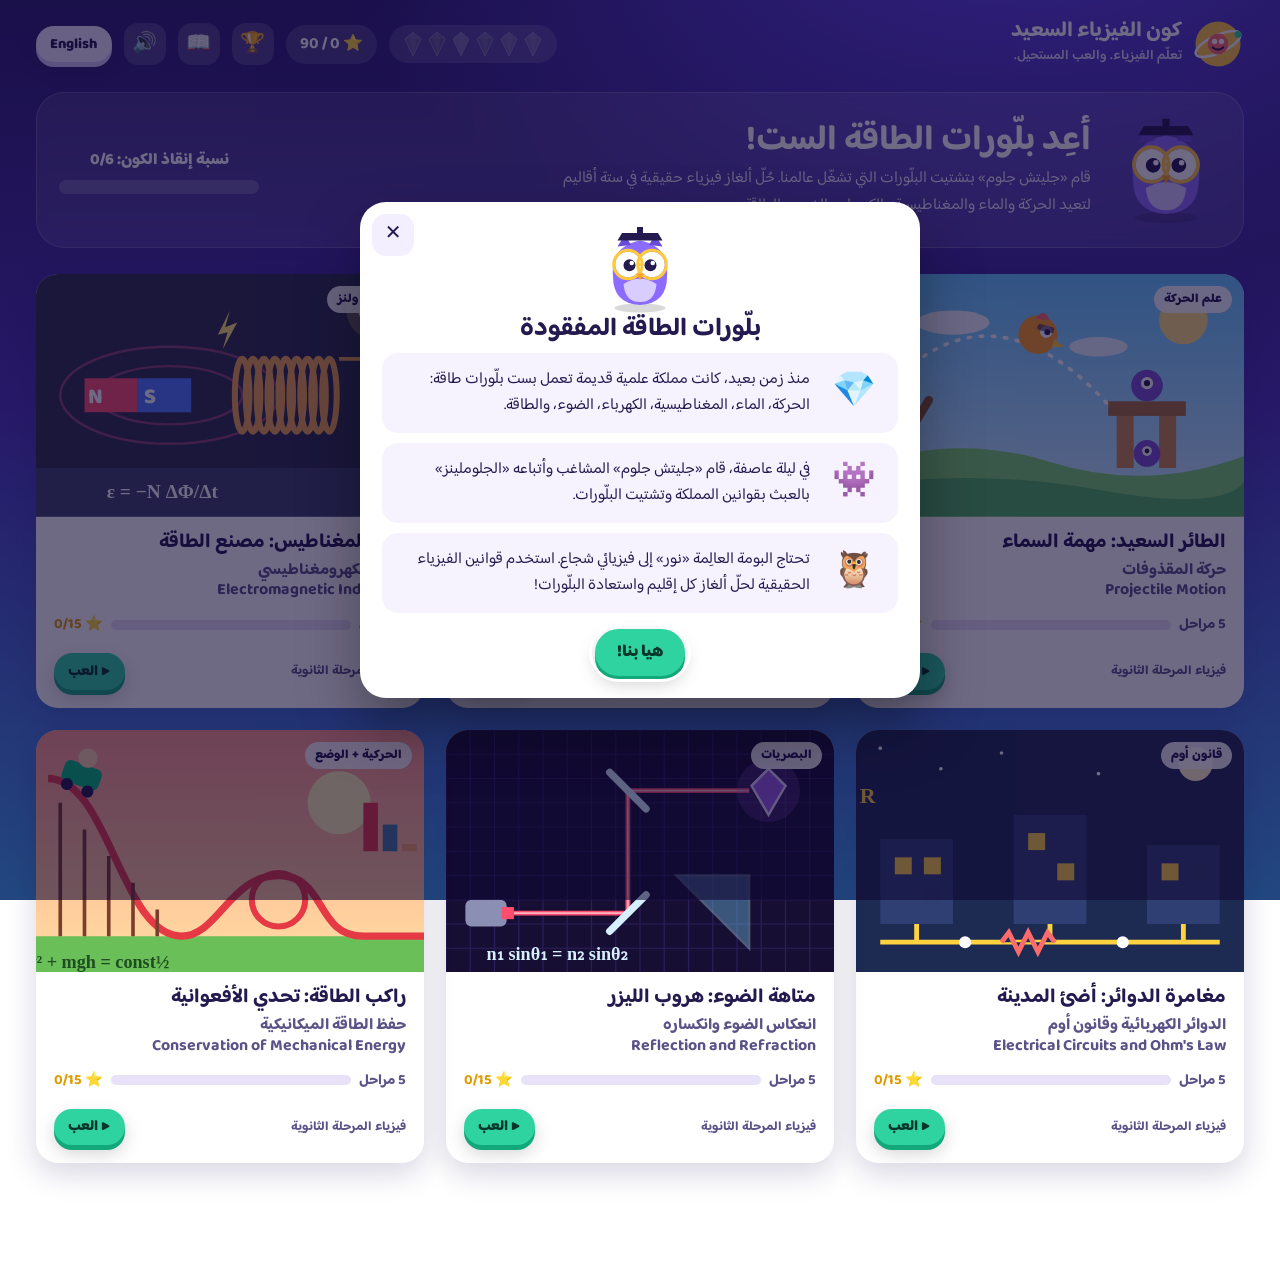
==== index.html @ 1741211f "Happy Physics Universe: six educational physics games" ====
<!doctype html>
<html lang="ar" dir="rtl">
<head>
  <meta charset="utf-8">
  <meta name="viewport" content="width=device-width,initial-scale=1,viewport-fit=cover">
  <title>Happy Physics Universe | كون الفيزياء السعيد</title>
  <meta name="description" content="Happy Physics Universe — six educational physics games: projectile motion, fluids, electromagnetic induction, circuits, optics and energy.">
  <meta name="theme-color" content="#2b1d6e">
  <link rel="icon" href="assets/favicon.svg" type="image/svg+xml">
  <link rel="preconnect" href="https://fonts.googleapis.com">
  <link rel="preconnect" href="https://fonts.gstatic.com" crossorigin>
  <link href="https://fonts.googleapis.com/css2?family=Baloo+Bhaijaan+2:wght@400;600;700;800&display=swap" rel="stylesheet">
  <link rel="stylesheet" href="css/style.css">
</head>
<body>
  <div id="app">
    <section id="screen-home" class="screen" aria-label="Home"></section>
    <section id="screen-levels" class="screen" aria-label="Levels"></section>
    <section id="screen-game" class="screen" aria-label="Game">
      <header class="game-top">
        <button class="icon-btn" id="g-back" aria-label="Back">⟵</button>
        <div class="game-top-title">
          <strong id="g-title"></strong>
          <span id="g-sub"></span>
        </div>
        <div class="game-top-actions">
          <button class="icon-btn" id="g-help" aria-label="Help">?</button>
          <button class="icon-btn" id="g-restart" aria-label="Restart">↻</button>
        </div>
      </header>
      <div class="game-body">
        <div class="stage-wrap">
          <canvas id="stage" dir="ltr" tabindex="0" aria-label="Game canvas"></canvas>
          <div class="stage-hint" id="g-hint" aria-live="polite"></div>
          <div class="stage-banner" id="g-banner"></div>
        </div>
        <aside class="sci-panel" aria-label="Physics panel">
          <section class="sci-block">
            <h3 data-i18n="panel.controls"></h3>
            <div id="g-controls" class="controls"></div>
          </section>
          <section class="sci-block">
            <h3 data-i18n="panel.live"></h3>
            <table id="g-vars" class="vars"></table>
          </section>
          <section class="sci-block">
            <h3 data-i18n="panel.equations"></h3>
            <div id="g-formulas" class="formulas"></div>
          </section>
          <section class="sci-block">
            <h3 data-i18n="panel.terms"></h3>
            <div id="g-terms" class="terms"></div>
          </section>
        </aside>
      </div>
    </section>
  </div>
  <div id="wipe" aria-hidden="true"></div>
  <div id="modal-root"></div>
  <div id="toast-root" aria-live="polite"></div>
  <script type="module" src="js/main.js"></script>
</body>
</html>
---- css/style.css ----
:root {
  --ink: #241a4f;
  --ink-soft: #5b5288;
  --paper: #ffffff;
  --cream: #fff8ec;
  --sky-1: #2b1d6e;
  --sky-2: #4b33b8;
  --sky-3: #3fa9f5;
  --sun: #ffc93c;
  --sun-dark: #e09b00;
  --mint: #2ed3a0;
  --mint-dark: #13a87a;
  --coral: #ff6b6b;
  --coral-dark: #d94848;
  --violet: #8c6cff;
  --line: #e7e2f7;
  --radius: 22px;
  --shadow: 0 10px 30px rgba(30, 14, 90, .18);
  --font: 'Baloo Bhaijaan 2', 'Segoe UI', Tahoma, system-ui, sans-serif;
}

* { box-sizing: border-box; }
html, body { margin: 0; height: 100%; }
body {
  font-family: var(--font);
  color: var(--ink);
  background: radial-gradient(1200px 600px at 80% -10%, #6a4cff 0%, transparent 60%),
              linear-gradient(180deg, var(--sky-1) 0%, var(--sky-2) 45%, var(--sky-3) 100%);
  background-attachment: fixed;
  -webkit-font-smoothing: antialiased;
  overflow-x: hidden;
}
button { font-family: inherit; }
.ltr { direction: ltr; unicode-bidi: isolate; display: inline-block; }

/* ---------- screens ---------- */
.screen { display: none; min-height: 100dvh; }
.screen.active { display: block; animation: screenIn .42s cubic-bezier(.2,.8,.2,1); }
@keyframes screenIn { from { opacity: 0; transform: translateY(16px) scale(.985); } }

/* circular wipe between the portal, level select and levels */
#wipe {
  position: fixed; inset: 0; z-index: 70; pointer-events: none; display: grid; place-items: center;
  clip-path: circle(0 at var(--x, 50%) var(--y, 50%));
}
#wipe.in { clip-path: circle(150vmax at var(--x, 50%) var(--y, 50%)); transition: clip-path .42s cubic-bezier(.65,0,.35,1); pointer-events: all; }
#wipe.out { clip-path: circle(150vmax at var(--x, 50%) var(--y, 50%)); opacity: 0; transition: opacity .4s ease .08s; }
#wipe svg { width: 70px; height: 90px; animation: float 1.2s ease-in-out infinite; filter: drop-shadow(0 6px 0 rgba(0,0,0,.15)); }
#wipe .wipe-title { color: #fff; font-weight: 800; font-size: 1.4rem; margin-top: 8px; text-shadow: 0 3px 0 rgba(0,0,0,.2); text-align: center; padding: 0 16px; }
#screen-game.active { display: flex; flex-direction: column; height: 100dvh; }

/* ---------- buttons ---------- */
.btn {
  --c: var(--sun); --cd: var(--sun-dark);
  border: 0; cursor: pointer; font-weight: 800; font-size: 1.05rem;
  color: var(--ink); background: var(--c);
  padding: .55em 1.3em; border-radius: 999px;
  box-shadow: 0 5px 0 var(--cd), 0 8px 18px rgba(0,0,0,.18);
  transition: transform .08s, box-shadow .08s, filter .15s;
  display: inline-flex; align-items: center; justify-content: center; gap: .4em;
}
.btn:hover { filter: brightness(1.06); }
.btn:active { transform: translateY(4px); box-shadow: 0 1px 0 var(--cd); }
.btn:focus-visible, .icon-btn:focus-visible, .level-btn:focus-visible, .card:focus-visible { outline: 3px solid #fff; outline-offset: 3px; }
.btn.mint { --c: var(--mint); --cd: var(--mint-dark); color: #06352a; }
.btn.coral { --c: var(--coral); --cd: var(--coral-dark); color: #fff; }
.btn.ghost { --c: #efeafe; --cd: #cfc5f3; }
.btn.small { font-size: .9rem; padding: .4em 1em; }
.btn[disabled] { opacity: .5; pointer-events: none; }
.icon-btn {
  width: 42px; height: 42px; border-radius: 14px; border: 0; cursor: pointer;
  background: rgba(255,255,255,.16); color: #fff; font-size: 1.25rem; font-weight: 800;
  display: inline-grid; place-items: center; transition: background .15s;
}
.icon-btn:hover { background: rgba(255,255,255,.28); }

/* ---------- home ---------- */
.home-wrap { max-width: 1240px; margin: 0 auto; padding: 18px 16px 40px; }
.topbar { display: flex; align-items: center; gap: 12px; flex-wrap: wrap; color: #fff; }
.logo { display: flex; align-items: center; gap: 10px; margin-inline-end: auto; }
.logo-mark { width: 52px; height: 52px; }
.logo h1 { margin: 0; font-size: 1.35rem; line-height: 1.1; }
.logo small { display: block; font-weight: 600; opacity: .8; font-size: .85rem; }
.pill {
  background: rgba(255,255,255,.14); border-radius: 999px; padding: 6px 14px;
  display: inline-flex; align-items: center; gap: 6px; font-weight: 700;
}
.crystal-row { display: inline-flex; gap: 4px; }
.crystal { width: 20px; height: 26px; }
.crystal.off { opacity: .28; filter: grayscale(1); }

.hero {
  margin: 22px 0 26px; background: rgba(255,255,255,.1); border: 1px solid rgba(255,255,255,.18);
  border-radius: 28px; padding: 22px; color: #fff; display: grid; grid-template-columns: auto 1fr auto;
  gap: 20px; align-items: center; backdrop-filter: blur(6px);
}
.hero h2 { margin: 0 0 4px; font-size: clamp(1.4rem, 3.2vw, 2.2rem); line-height: 1.15; }
.hero p { margin: 0; opacity: .9; max-width: 62ch; }
.hero .guide { width: 110px; height: 110px; }
.hero-progress { min-width: 200px; text-align: center; }
.bar { height: 14px; border-radius: 999px; background: rgba(255,255,255,.2); overflow: hidden; }
.bar > i { display: block; height: 100%; background: linear-gradient(90deg, var(--sun), var(--mint)); border-radius: inherit; }

.cards { display: grid; grid-template-columns: repeat(3, 1fr); gap: 22px; }
.card {
  background: var(--paper); border-radius: var(--radius); box-shadow: var(--shadow);
  overflow: hidden; display: flex; flex-direction: column; cursor: pointer;
  transition: transform .18s, box-shadow .18s; position: relative;
}
.card:hover { transform: translateY(-6px) rotate(-.4deg); box-shadow: 0 18px 40px rgba(30,14,90,.28); }
.card-art { aspect-ratio: 16/10; position: relative; overflow: hidden; }
.card-art svg { width: 100%; height: 100%; display: block; }
.card-tag {
  position: absolute; top: 12px; inset-inline-start: 12px; background: rgba(255,255,255,.92);
  color: var(--ink); font-weight: 800; font-size: .78rem; padding: 3px 10px; border-radius: 999px;
}
.card-done {
  position: absolute; top: 10px; inset-inline-end: 12px; background: var(--sun); color: var(--ink);
  font-weight: 800; font-size: .78rem; padding: 3px 10px; border-radius: 999px;
}
.card-body { padding: 14px 18px 18px; display: flex; flex-direction: column; gap: 6px; flex: 1; }
.card-body h3 { margin: 0; font-size: 1.25rem; line-height: 1.2; }
.lesson { margin: 0; color: var(--ink-soft); font-weight: 700; line-height: 1.3; }
.lesson .ltr { font-weight: 600; font-size: .92rem; opacity: .9; }
.card-meta { display: flex; align-items: center; justify-content: space-between; gap: 8px; font-size: .9rem; color: var(--ink-soft); font-weight: 700; margin-top: 4px; }
.card-meta .bar { background: var(--line); height: 10px; flex: 1; }
.stars-inline { color: var(--sun-dark); white-space: nowrap; }
.card-foot { display: flex; align-items: center; justify-content: space-between; margin-top: auto; padding-top: 10px; }
.grade { font-size: .8rem; color: var(--ink-soft); font-weight: 700; }

.home-foot { text-align: center; color: rgba(255,255,255,.75); margin-top: 34px; font-size: .9rem; }

/* ---------- level select ---------- */
.lv-wrap { max-width: 1000px; margin: 0 auto; padding: 18px 16px 40px; color: #fff; }
.lv-head { display: flex; align-items: center; gap: 12px; }
.lv-head h2 { margin: 0; font-size: clamp(1.3rem, 3vw, 2rem); line-height: 1.15; }
.lv-head p { margin: 0; opacity: .85; font-weight: 700; }
.lv-panel { background: var(--paper); color: var(--ink); border-radius: var(--radius); padding: 20px; margin-top: 18px; box-shadow: var(--shadow); }
.lv-intro { display: grid; grid-template-columns: 220px 1fr; gap: 20px; align-items: center; }
.lv-intro .art { border-radius: 16px; overflow: hidden; }
.lv-intro .art svg { width: 100%; display: block; }
.lv-intro p { margin: 0 0 10px; }
.levels { display: grid; grid-template-columns: repeat(5, 1fr); gap: 14px; margin-top: 18px; }
.level-btn {
  border: 0; cursor: pointer; border-radius: 20px; padding: 14px 6px 10px; background: #f3efff;
  box-shadow: 0 5px 0 #d8cff7; font-family: inherit; color: var(--ink); display: flex; flex-direction: column; align-items: center; gap: 2px;
  transition: transform .1s;
}
.level-btn:hover { transform: translateY(-3px); }
.level-btn .num { font-size: 2rem; font-weight: 800; line-height: 1; }
.level-btn .nm { font-size: .8rem; font-weight: 700; color: var(--ink-soft); text-align: center; line-height: 1.2; min-height: 2.4em; }
.level-btn .st { color: var(--sun-dark); letter-spacing: 2px; }
.level-btn.locked { opacity: .5; cursor: not-allowed; }
.formula-preview { display: flex; flex-wrap: wrap; gap: 8px; margin-top: 8px; }
.formula-chip { direction: ltr; background: #f3efff; border-radius: 10px; padding: 4px 10px; font-weight: 700; font-family: 'Cambria Math', 'Times New Roman', serif; font-size: 1rem; }

/* ---------- game screen ---------- */
.game-top {
  display: flex; align-items: center; gap: 10px; padding: 8px 12px; color: #fff;
  background: rgba(20, 10, 60, .35); flex: 0 0 auto;
}
.game-top-title { flex: 1; min-width: 0; display: flex; flex-direction: column; line-height: 1.15; }
.game-top-title strong { font-size: 1.05rem; white-space: nowrap; overflow: hidden; text-overflow: ellipsis; }
.game-top-title span { font-size: .85rem; opacity: .85; white-space: nowrap; overflow: hidden; text-overflow: ellipsis; }
.game-top-actions { display: flex; gap: 8px; }
.game-body { flex: 1; display: flex; min-height: 0; gap: 10px; padding: 10px; }
.stage-wrap { position: relative; flex: 1; min-width: 0; min-height: 0; border-radius: 18px; overflow: hidden; background: #1b1446; box-shadow: var(--shadow); }
#stage { position: absolute; inset: 0; width: 100%; height: 100%; touch-action: none; display: block; outline: none; }
.stage-hint {
  position: absolute; bottom: 10px; left: 50%; transform: translateX(-50%); max-width: 90%;
  background: rgba(255,255,255,.92); color: var(--ink); border-radius: 999px; padding: 4px 14px;
  font-weight: 700; font-size: .92rem; pointer-events: none; text-align: center; transition: opacity .3s;
}
.stage-hint:empty { opacity: 0; }
.stage-banner {
  position: absolute; top: 40%; left: 50%; transform: translate(-50%, -50%) scale(.6); opacity: 0;
  background: var(--sun); color: var(--ink); font-weight: 800; font-size: clamp(1.1rem, 3vw, 1.8rem);
  padding: 8px 22px; border-radius: 18px; box-shadow: 0 6px 0 var(--sun-dark); pointer-events: none;
  transition: transform .25s cubic-bezier(.2,1.6,.4,1), opacity .25s; text-align: center;
}
.stage-banner.show { transform: translate(-50%, -50%) scale(1); opacity: 1; }
.stage-banner.bad { background: var(--coral); color: #fff; box-shadow: 0 6px 0 var(--coral-dark); }

.sci-panel {
  width: 320px; flex: 0 0 320px; overflow-y: auto; background: var(--paper); border-radius: 18px;
  padding: 12px 14px; box-shadow: var(--shadow);
}
.sci-block + .sci-block { border-top: 1px dashed var(--line); margin-top: 10px; padding-top: 8px; }
.sci-block h3 { margin: 0 0 6px; font-size: .95rem; color: var(--ink-soft); text-transform: uppercase; letter-spacing: .02em; }
.controls { display: flex; flex-direction: column; gap: 10px; }
.controls:empty::after { content: '—'; color: var(--ink-soft); }
.ctl-row { display: flex; flex-direction: column; gap: 2px; }
.ctl-row label { display: flex; justify-content: space-between; font-weight: 700; font-size: .92rem; }
.ctl-row label b { direction: ltr; color: var(--sky-2); }
.ctl-row input[type=range] { width: 100%; accent-color: var(--violet); height: 28px; }
.ctl-btns { display: flex; gap: 8px; flex-wrap: wrap; }
.seg { display: flex; flex-wrap: wrap; gap: 6px; }
.seg button {
  border: 2px solid var(--line); background: #fff; border-radius: 12px; padding: 4px 10px; font-weight: 700; cursor: pointer; color: var(--ink);
}
.seg button.on { border-color: var(--violet); background: #efeaff; }
.check { display: flex; align-items: center; gap: 8px; font-weight: 700; cursor: pointer; }
.check input { width: 20px; height: 20px; accent-color: var(--violet); }
.vars { width: 100%; border-collapse: collapse; font-size: .92rem; }
.vars td { padding: 3px 4px; border-bottom: 1px solid #f2eefc; }
.vars td.sym { direction: ltr; font-family: 'Cambria Math', 'Times New Roman', serif; font-weight: 700; color: var(--sky-2); width: 56px; text-align: center; }
.vars td.val { direction: ltr; text-align: end; font-weight: 800; white-space: nowrap; font-variant-numeric: tabular-nums; }
.vars tr.hl td { background: #fff6d6; }
.formulas { display: flex; flex-direction: column; gap: 6px; }
.formula { background: #f6f3ff; border-radius: 12px; padding: 6px 10px; }
.formula .expr { direction: ltr; text-align: center; font-family: 'Cambria Math', 'Times New Roman', serif; font-size: 1.1rem; font-weight: 700; color: var(--ink); }
.formula .lbl { font-size: .8rem; color: var(--ink-soft); font-weight: 700; text-align: center; }
.terms { display: flex; flex-wrap: wrap; gap: 6px; }
.term { background: #e9fbf4; color: #0b6b4f; border-radius: 999px; padding: 2px 10px; font-size: .82rem; font-weight: 700; }
.term small { opacity: .75; font-weight: 600; }

/* ---------- modal ---------- */
.modal-back {
  position: fixed; inset: 0; background: rgba(16, 8, 50, .6); display: grid; place-items: center; z-index: 50;
  padding: 16px; animation: fade .2s;
}
.modal {
  background: var(--paper); border-radius: 26px; width: min(560px, 100%); max-height: 92dvh; overflow-y: auto;
  padding: 22px; box-shadow: 0 30px 60px rgba(0,0,0,.35); animation: pop .3s cubic-bezier(.2,1.5,.4,1); position: relative;
}
.modal h2 { margin: 0 0 8px; text-align: center; font-size: 1.6rem; line-height: 1.2; padding-inline: 40px; }
.modal p { line-height: 1.6; }
.modal .actions { display: flex; gap: 10px; justify-content: center; flex-wrap: wrap; margin-top: 16px; }
.modal .close { position: absolute; top: 12px; inset-inline-end: 12px; background: #f3efff; color: var(--ink); }
.big-stars { display: flex; justify-content: center; gap: 10px; font-size: 3rem; margin: 6px 0; }
.big-stars span { color: #ddd6f3; transform: scale(.4); opacity: 0; animation: starIn .45s forwards cubic-bezier(.2,1.8,.4,1); }
.big-stars span.on { color: var(--sun); text-shadow: 0 4px 0 var(--sun-dark); }
.learn-card { background: #f0fbff; border-radius: 16px; padding: 12px 14px; border-inline-start: 6px solid var(--sky-3); }
.learn-card h4 { margin: 0 0 4px; }
.learn-card p { margin: 0; }
.quiz { margin-top: 12px; background: #fff8e6; border-radius: 16px; padding: 12px 14px; }
.quiz h4 { margin: 0 0 6px; }
.quiz .opts { display: grid; gap: 6px; }
.quiz button {
  text-align: start; border: 2px solid #f0dfaa; background: #fff; border-radius: 12px; padding: 7px 12px;
  font-weight: 700; cursor: pointer; color: var(--ink); font-size: .95rem;
}
.quiz button.right { border-color: var(--mint); background: #e3fbf2; }
.quiz button.wrong { border-color: var(--coral); background: #ffeaea; }
.quiz .explain { margin-top: 8px; font-weight: 600; }
.crystal-win { text-align: center; padding: 12px; border-radius: 18px; background: linear-gradient(135deg, #fff3c4, #e4dcff); margin-bottom: 12px; }
.crystal-win svg { width: 70px; height: 90px; animation: float 2s ease-in-out infinite; }
.story-panels { display: grid; gap: 10px; }
.story-panel { display: grid; grid-template-columns: 64px 1fr; gap: 12px; align-items: center; background: #f6f3ff; border-radius: 16px; padding: 10px 12px; }
.story-panel .ic { font-size: 2.2rem; text-align: center; }
.story-panel p { margin: 0; }
.tut-steps { counter-reset: s; list-style: none; padding: 0; margin: 0; display: grid; gap: 8px; }
.tut-steps li { counter-increment: s; display: grid; grid-template-columns: 36px 1fr; gap: 10px; align-items: start; }
.tut-steps li::before {
  content: counter(s); width: 32px; height: 32px; border-radius: 50%; background: var(--violet); color: #fff;
  display: grid; place-items: center; font-weight: 800;
}
.ach-list { display: grid; gap: 8px; }
.ach { display: grid; grid-template-columns: 46px 1fr; gap: 10px; align-items: center; padding: 8px 10px; border-radius: 14px; background: #f6f3ff; }
.ach .ic { font-size: 1.8rem; text-align: center; }
.ach.locked { opacity: .45; filter: grayscale(1); }
.ach b { display: block; }
.ach small { color: var(--ink-soft); font-weight: 600; }

/* ---------- toast ---------- */
#toast-root { position: fixed; top: 14px; left: 50%; transform: translateX(-50%); z-index: 60; display: grid; gap: 8px; pointer-events: none; }
.toast {
  background: #fff; border-radius: 16px; padding: 8px 16px; box-shadow: var(--shadow); font-weight: 800;
  display: flex; align-items: center; gap: 10px; animation: toastIn .35s cubic-bezier(.2,1.5,.4,1);
}
.toast .ic { font-size: 1.6rem; }
.toast small { display: block; font-weight: 600; color: var(--ink-soft); }

@keyframes fade { from { opacity: 0; } }
@keyframes pop { from { transform: scale(.85); opacity: 0; } }
@keyframes starIn { to { transform: scale(1); opacity: 1; } }
@keyframes float { 50% { transform: translateY(-8px); } }
@keyframes toastIn { from { transform: translateY(-20px); opacity: 0; } }

/* ---------- responsive ---------- */
@media (max-width: 1050px) {
  .cards { grid-template-columns: repeat(2, 1fr); }
}
@media (max-width: 900px) {
  #screen-game.active { height: auto; min-height: 100dvh; }
  .game-body { flex-direction: column; padding: 8px; }
  .stage-wrap { flex: none; width: 100%; aspect-ratio: 5 / 3; }
  .sci-panel { width: auto; flex: none; overflow: visible; }
  .hero { grid-template-columns: auto 1fr; }
  .hero-progress { grid-column: 1 / -1; }
  .lv-intro { grid-template-columns: 1fr; }
  .lv-intro .art { max-width: 320px; }
}
@media (max-width: 900px) and (orientation: landscape) and (max-height: 520px) {
  #screen-game.active { height: 100dvh; }
  .game-body { flex-direction: row; }
  .stage-wrap { flex: 1; aspect-ratio: auto; height: auto; }
  .sci-panel { width: 240px; flex: 0 0 240px; overflow-y: auto; }
  .game-top { padding: 4px 10px; }
}
@media (max-width: 640px) {
  .cards { grid-template-columns: 1fr; }
  .levels { grid-template-columns: repeat(3, 1fr); }
  .hero { grid-template-columns: 1fr; text-align: center; }
  .hero .guide { margin: 0 auto; width: 90px; height: 90px; }
  .logo h1 { font-size: 1.1rem; }
  .stage-hint { font-size: .72rem; bottom: 4px; padding: 2px 10px; border-radius: 10px; line-height: 1.35; }
}
@media (prefers-reduced-motion: reduce) {
  *, *::before, *::after { animation-duration: .01ms !important; transition-duration: .01ms !important; }
}
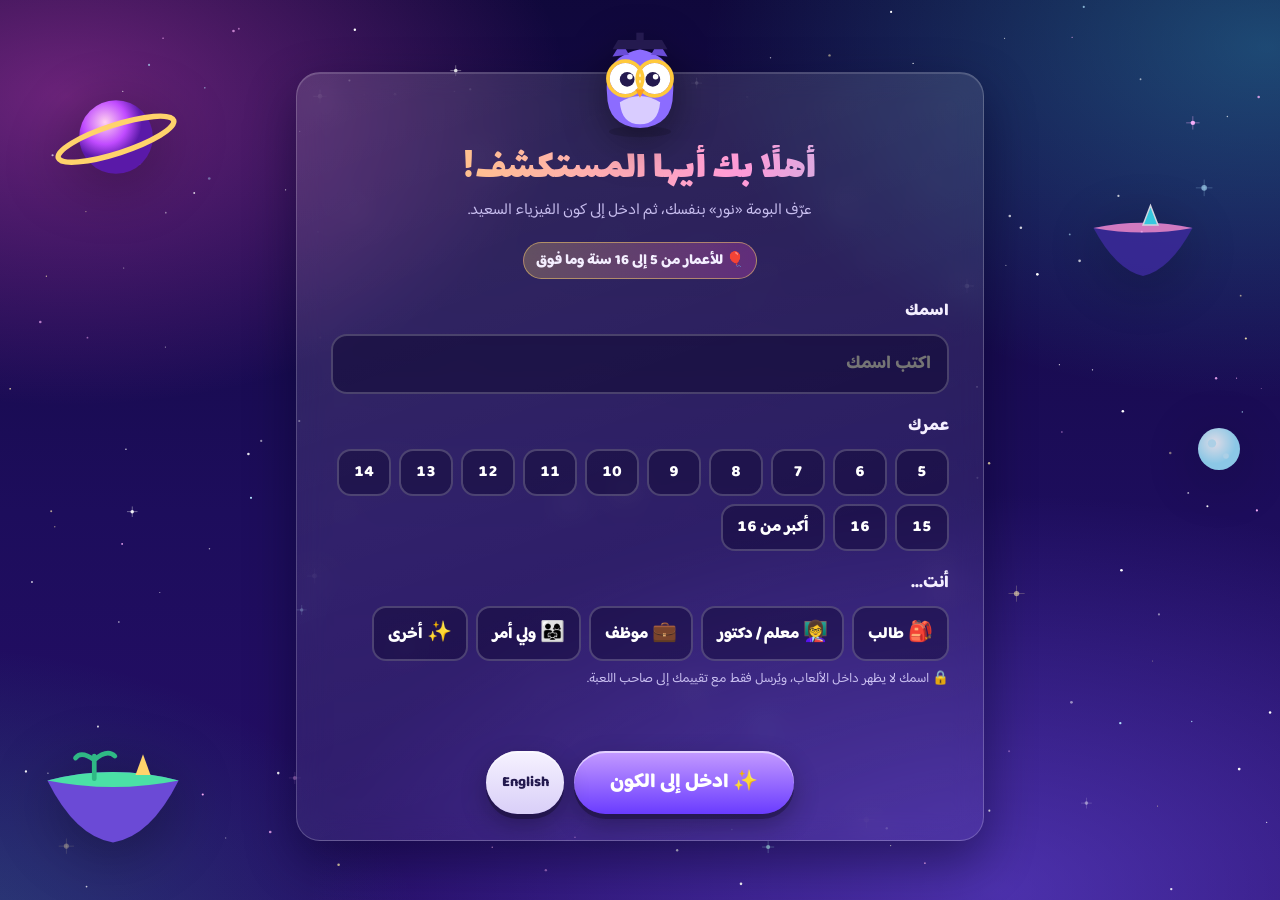
==== commit 6a1668de: "Fantasy theme, welcome page (name, age, role), Poki-style icon grid with instant game intro, rating " ====
--- a/index.html
+++ b/index.html
@@ -9,13 +9,23 @@
   <link rel="icon" href="assets/favicon.svg" type="image/svg+xml">
   <link rel="preconnect" href="https://fonts.googleapis.com">
   <link rel="preconnect" href="https://fonts.gstatic.com" crossorigin>
-  <link href="https://fonts.googleapis.com/css2?family=Baloo+Bhaijaan+2:wght@400;600;700;800&display=swap" rel="stylesheet">
+  <link href="https://fonts.googleapis.com/css2?family=Baloo+Bhaijaan+2:wght@400;600;700;800&family=Lalezar&display=swap" rel="stylesheet">
   <link rel="stylesheet" href="css/style.css">
 </head>
 <body>
+  <!-- fantasy backdrop: nebula colours, animated stars, floating planets and islands -->
+  <div class="backdrop" aria-hidden="true">
+    <div class="nebula"></div>
+    <canvas id="sky"></canvas>
+    <svg class="float planet" viewBox="0 0 120 120"><defs><radialGradient id="pl1" cx=".35" cy=".3"><stop offset="0" stop-color="#ffd1f0"/><stop offset=".6" stop-color="#c04bff"/><stop offset="1" stop-color="#5a19a8"/></radialGradient></defs><circle cx="60" cy="60" r="34" fill="url(#pl1)"/><ellipse cx="60" cy="62" rx="56" ry="13" fill="none" stroke="#ffd36b" stroke-width="5" transform="rotate(-18 60 62)"/></svg>
+    <svg class="float moon" viewBox="0 0 100 100"><defs><radialGradient id="mn" cx=".4" cy=".35"><stop offset="0" stop-color="#ffffff"/><stop offset="1" stop-color="#9fe8ff"/></radialGradient></defs><circle cx="50" cy="50" r="30" fill="url(#mn)"/><circle cx="40" cy="42" r="6" fill="#c6f2ff"/><circle cx="60" cy="60" r="4" fill="#c6f2ff"/></svg>
+    <svg class="float island one" viewBox="0 0 160 110"><path d="M10 40 Q80 22 150 40 Q120 100 80 106 Q40 100 10 40Z" fill="#6b4ad6"/><path d="M10 40 Q80 22 150 40 Q80 54 10 40Z" fill="#4be0a6"/><path d="M60 38 V14 M60 18 Q46 8 40 16 M60 18 Q74 6 82 14" stroke="#2fb985" stroke-width="5" fill="none" stroke-linecap="round"/><path d="M104 34 l8 -22 8 22z" fill="#ffd36b"/></svg>
+    <svg class="float island two" viewBox="0 0 160 110"><path d="M14 40 Q80 26 146 40 Q116 96 80 104 Q44 96 14 40Z" fill="#3d2a9e"/><path d="M14 40 Q80 26 146 40 Q80 52 14 40Z" fill="#ff8fd8"/><path d="M80 36 l10 -26 10 26z" fill="#3ef0ff" stroke="#fff" stroke-width="2"/></svg>
+  </div>
   <div id="app">
+    <section id="screen-welcome" class="screen" aria-label="Welcome"></section>
     <section id="screen-home" class="screen" aria-label="Home"></section>
-    <section id="screen-levels" class="screen" aria-label="Levels"></section>
+    <section id="screen-rate" class="screen" aria-label="Rating"></section>
     <section id="screen-game" class="screen" aria-label="Game">
       <header class="game-top">
         <button class="icon-btn" id="g-back" aria-label="Back">⟵</button>
@@ -33,6 +43,7 @@
           <canvas id="stage" dir="ltr" tabindex="0" aria-label="Game canvas"></canvas>
           <div class="stage-hint" id="g-hint" aria-live="polite"></div>
           <div class="stage-banner" id="g-banner"></div>
+          <div class="stage-card" id="g-card" hidden></div>
         </div>
         <aside class="sci-panel" aria-label="Physics panel">
           <section class="sci-block">
@@ -58,6 +69,22 @@
   <div id="wipe" aria-hidden="true"></div>
   <div id="modal-root"></div>
   <div id="toast-root" aria-live="polite"></div>
+  <div id="boot-error" hidden style="position:fixed;inset:auto 12px 12px 12px;z-index:99;background:#fff;color:#241a4f;border-radius:16px;padding:12px 14px;font:600 14px/1.5 system-ui,sans-serif;box-shadow:0 10px 30px rgba(0,0,0,.3);direction:rtl"></div>
+  <script>
+    // Older Safari support + a visible message instead of a blank page if anything fails to start.
+    if (!Array.prototype.at) {
+      Object.defineProperty(Array.prototype, 'at', { configurable: true, writable: true, value: function (i) { i = Math.trunc(i) || 0; if (i < 0) i += this.length; return this[i]; } });
+    }
+    window.__bootError = function (msg) {
+      var el = document.getElementById('boot-error');
+      el.hidden = false;
+      el.textContent = 'تعذّر تشغيل اللعبة على هذا المتصفح. حدّث نظام الجهاز أو المتصفح ثم أعد المحاولة. (' + msg + ')';
+    };
+    window.addEventListener('error', function (e) { if (!window.__booted) window.__bootError((e.message || 'error') + ' @ ' + (e.filename || '').split('/').pop() + ':' + (e.lineno || '')); });
+    window.addEventListener('unhandledrejection', function (e) { if (!window.__booted) window.__bootError(String(e.reason)); });
+    setTimeout(function () { if (!window.__booted) window.__bootError('timeout'); }, 8000);
+  </script>
+  <script nomodule>window.__bootError('ES modules not supported');</script>
   <script type="module" src="js/main.js"></script>
 </body>
 </html>
--- a/css/style.css
+++ b/css/style.css
@@ -1,250 +1,367 @@
+/* Happy Physics Universe — fantasy night-sky theme.
+   Layout: one magical backdrop (nebula + stars + floating islands) behind glass screens. */
 :root {
+  --night-1: #0b0630;
+  --night-2: #1d0d5c;
+  --nebula-pink: #ff4fd8;
+  --nebula-violet: #7b5cff;
+  --nebula-aqua: #3ef0ff;
+  --gold: #ffd36b;
+  --gold-deep: #f5a623;
+  --mint: #3cf2b0;
+  --mint-deep: #12b883;
+  --coral: #ff5a7a;
+  --coral-deep: #d63a5c;
   --ink: #241a4f;
   --ink-soft: #5b5288;
   --paper: #ffffff;
-  --cream: #fff8ec;
-  --sky-1: #2b1d6e;
-  --sky-2: #4b33b8;
-  --sky-3: #3fa9f5;
-  --sun: #ffc93c;
-  --sun-dark: #e09b00;
-  --mint: #2ed3a0;
-  --mint-dark: #13a87a;
-  --coral: #ff6b6b;
-  --coral-dark: #d94848;
-  --violet: #8c6cff;
   --line: #e7e2f7;
-  --radius: 22px;
-  --shadow: 0 10px 30px rgba(30, 14, 90, .18);
+  --glass: rgba(255, 255, 255, .08);
+  --glass-strong: rgba(255, 255, 255, .14);
+  --glass-line: rgba(255, 255, 255, .2);
+  --text: #f4efff;
+  --text-soft: #c9bff0;
+  --radius: 24px;
   --font: 'Baloo Bhaijaan 2', 'Segoe UI', Tahoma, system-ui, sans-serif;
+  --display: 'Lalezar', 'Baloo Bhaijaan 2', 'Segoe UI', system-ui, sans-serif;
+  color-scheme: dark;
 }
 
 * { box-sizing: border-box; }
-html, body { margin: 0; height: 100%; }
+html, body { margin: 0; min-height: 100%; }
 body {
   font-family: var(--font);
-  color: var(--ink);
-  background: radial-gradient(1200px 600px at 80% -10%, #6a4cff 0%, transparent 60%),
-              linear-gradient(180deg, var(--sky-1) 0%, var(--sky-2) 45%, var(--sky-3) 100%);
-  background-attachment: fixed;
+  color: var(--text);
+  background: var(--night-1);
   -webkit-font-smoothing: antialiased;
   overflow-x: hidden;
 }
 button { font-family: inherit; }
 .ltr { direction: ltr; unicode-bidi: isolate; display: inline-block; }
 
+/* ---------- magical backdrop ---------- */
+.backdrop { position: fixed; inset: 0; z-index: 0; pointer-events: none; overflow: hidden; }
+.nebula {
+  position: absolute; inset: -20%;
+  background:
+    radial-gradient(40% 35% at 18% 22%, rgba(255, 79, 216, .38), transparent 70%),
+    radial-gradient(45% 40% at 85% 18%, rgba(62, 240, 255, .28), transparent 70%),
+    radial-gradient(55% 45% at 70% 85%, rgba(123, 92, 255, .45), transparent 70%),
+    radial-gradient(40% 35% at 10% 90%, rgba(60, 242, 176, .22), transparent 70%),
+    linear-gradient(180deg, var(--night-1), var(--night-2) 55%, #2a0e6e);
+  animation: nebulaDrift 40s ease-in-out infinite alternate;
+}
+#sky { position: absolute; inset: 0; width: 100%; height: 100%; }
+.float { position: absolute; filter: drop-shadow(0 10px 30px rgba(0, 0, 0, .35)); animation: bob 9s ease-in-out infinite; }
+.float.planet { width: 130px; top: 8%; inset-inline-end: 4%; animation-duration: 11s; }
+.float.moon { width: 70px; top: 46%; inset-inline-start: 2%; animation-duration: 8s; opacity: .85; }
+.float.island.one { width: 150px; bottom: 6%; inset-inline-end: 3%; animation-duration: 10s; }
+.float.island.two { width: 120px; top: 22%; inset-inline-start: 6%; animation-duration: 12s; animation-delay: -4s; opacity: .8; }
+#app { position: relative; z-index: 1; }
+
+@keyframes nebulaDrift { to { transform: translate(3%, -2%) scale(1.06); } }
+@keyframes bob { 50% { transform: translateY(-16px) rotate(2deg); } }
+@keyframes shimmer { to { background-position: 200% center; } }
+@keyframes fade { from { opacity: 0; } }
+@keyframes pop { from { transform: scale(.85); opacity: 0; } }
+@keyframes starIn { to { transform: scale(1); opacity: 1; } }
+@keyframes float { 50% { transform: translateY(-8px); } }
+@keyframes toastIn { from { transform: translateY(-20px); opacity: 0; } }
+@keyframes screenIn { from { opacity: 0; transform: translateY(16px) scale(.985); } }
+@keyframes tileIn { from { opacity: 0; transform: translateY(24px) scale(.9); } }
+@keyframes sweep { from { transform: translateX(-120%) skewX(-20deg); } to { transform: translateX(220%) skewX(-20deg); } }
+@keyframes glowPulse { 50% { box-shadow: 0 0 0 4px rgba(255, 211, 107, .25), 0 0 40px rgba(255, 211, 107, .45); } }
+
 /* ---------- screens ---------- */
 .screen { display: none; min-height: 100dvh; }
-.screen.active { display: block; animation: screenIn .42s cubic-bezier(.2,.8,.2,1); }
-@keyframes screenIn { from { opacity: 0; transform: translateY(16px) scale(.985); } }
-
-/* circular wipe between the portal, level select and levels */
-#wipe {
-  position: fixed; inset: 0; z-index: 70; pointer-events: none; display: grid; place-items: center;
-  clip-path: circle(0 at var(--x, 50%) var(--y, 50%));
-}
-#wipe.in { clip-path: circle(150vmax at var(--x, 50%) var(--y, 50%)); transition: clip-path .42s cubic-bezier(.65,0,.35,1); pointer-events: all; }
-#wipe.out { clip-path: circle(150vmax at var(--x, 50%) var(--y, 50%)); opacity: 0; transition: opacity .4s ease .08s; }
-#wipe svg { width: 70px; height: 90px; animation: float 1.2s ease-in-out infinite; filter: drop-shadow(0 6px 0 rgba(0,0,0,.15)); }
-#wipe .wipe-title { color: #fff; font-weight: 800; font-size: 1.4rem; margin-top: 8px; text-shadow: 0 3px 0 rgba(0,0,0,.2); text-align: center; padding: 0 16px; }
+.screen.active { display: block; animation: screenIn .42s cubic-bezier(.2, .8, .2, 1); }
 #screen-game.active { display: flex; flex-direction: column; height: 100dvh; }
+
+/* ---------- type ---------- */
+.display { font-family: var(--display); font-weight: 400; letter-spacing: .01em; line-height: 1.15; text-wrap: balance; }
+.gradient-text {
+  background: linear-gradient(90deg, var(--gold), #ff9ad8, var(--nebula-aqua), var(--gold));
+  background-size: 200% auto; -webkit-background-clip: text; background-clip: text; color: transparent;
+  animation: shimmer 6s linear infinite;
+}
 
 /* ---------- buttons ---------- */
 .btn {
-  --c: var(--sun); --cd: var(--sun-dark);
-  border: 0; cursor: pointer; font-weight: 800; font-size: 1.05rem;
-  color: var(--ink); background: var(--c);
-  padding: .55em 1.3em; border-radius: 999px;
-  box-shadow: 0 5px 0 var(--cd), 0 8px 18px rgba(0,0,0,.18);
-  transition: transform .08s, box-shadow .08s, filter .15s;
-  display: inline-flex; align-items: center; justify-content: center; gap: .4em;
-}
-.btn:hover { filter: brightness(1.06); }
-.btn:active { transform: translateY(4px); box-shadow: 0 1px 0 var(--cd); }
-.btn:focus-visible, .icon-btn:focus-visible, .level-btn:focus-visible, .card:focus-visible { outline: 3px solid #fff; outline-offset: 3px; }
-.btn.mint { --c: var(--mint); --cd: var(--mint-dark); color: #06352a; }
-.btn.coral { --c: var(--coral); --cd: var(--coral-dark); color: #fff; }
-.btn.ghost { --c: #efeafe; --cd: #cfc5f3; }
-.btn.small { font-size: .9rem; padding: .4em 1em; }
-.btn[disabled] { opacity: .5; pointer-events: none; }
+  --c1: #ffe08a; --c2: var(--gold-deep); --tx: #3a2300;
+  border: 0; cursor: pointer; font-weight: 800; font-size: 1.05rem; color: var(--tx);
+  background: linear-gradient(180deg, var(--c1), var(--c2));
+  padding: .6em 1.4em; border-radius: 999px;
+  box-shadow: 0 5px 0 rgba(0, 0, 0, .25), 0 10px 26px rgba(0, 0, 0, .3), inset 0 2px 0 rgba(255, 255, 255, .55);
+  transition: transform .1s, box-shadow .1s, filter .15s;
+  display: inline-flex; align-items: center; justify-content: center; gap: .45em;
+}
+.btn:hover { filter: brightness(1.08) saturate(1.1); }
+.btn:active { transform: translateY(4px); box-shadow: 0 1px 0 rgba(0, 0, 0, .25), inset 0 2px 0 rgba(255, 255, 255, .55); }
+.btn:focus-visible, .icon-btn:focus-visible, .tile:focus-visible, .chip:focus-visible, .star-btn:focus-visible { outline: 3px solid var(--nebula-aqua); outline-offset: 3px; }
+.btn.mint { --c1: #7dffd0; --c2: var(--mint-deep); --tx: #04281d; }
+.btn.coral { --c1: #ff8fa5; --c2: var(--coral-deep); --tx: #fff; }
+.btn.magic { --c1: #c59bff; --c2: #6a3cff; --tx: #fff; }
+.btn.ghost { --c1: #f6f2ff; --c2: #d9cff8; --tx: var(--ink); }
+.btn.small { font-size: .9rem; padding: .45em 1.05em; }
+.btn.big { font-size: 1.25rem; padding: .7em 1.8em; }
+.btn[disabled] { opacity: .45; pointer-events: none; filter: grayscale(.4); }
 .icon-btn {
-  width: 42px; height: 42px; border-radius: 14px; border: 0; cursor: pointer;
-  background: rgba(255,255,255,.16); color: #fff; font-size: 1.25rem; font-weight: 800;
-  display: inline-grid; place-items: center; transition: background .15s;
-}
-.icon-btn:hover { background: rgba(255,255,255,.28); }
-
-/* ---------- home ---------- */
-.home-wrap { max-width: 1240px; margin: 0 auto; padding: 18px 16px 40px; }
-.topbar { display: flex; align-items: center; gap: 12px; flex-wrap: wrap; color: #fff; }
-.logo { display: flex; align-items: center; gap: 10px; margin-inline-end: auto; }
-.logo-mark { width: 52px; height: 52px; }
-.logo h1 { margin: 0; font-size: 1.35rem; line-height: 1.1; }
-.logo small { display: block; font-weight: 600; opacity: .8; font-size: .85rem; }
+  width: 44px; height: 44px; border-radius: 14px; border: 1px solid var(--glass-line); cursor: pointer;
+  background: var(--glass); color: #fff; font-size: 1.2rem; font-weight: 800;
+  display: inline-grid; place-items: center; transition: background .15s, transform .15s; backdrop-filter: blur(8px);
+}
+.icon-btn:hover { background: var(--glass-strong); transform: translateY(-2px); }
+
+/* ---------- glass ---------- */
+.glass {
+  background: linear-gradient(160deg, rgba(255, 255, 255, .13), rgba(255, 255, 255, .04));
+  border: 1px solid var(--glass-line); border-radius: var(--radius);
+  backdrop-filter: blur(14px); -webkit-backdrop-filter: blur(14px);
+  box-shadow: 0 20px 50px rgba(5, 0, 30, .45), inset 0 1px 0 rgba(255, 255, 255, .15);
+}
+
+/* ---------- portal (home) ---------- */
+.home-wrap { max-width: 1180px; margin: 0 auto; padding-block: 16px 48px; padding-left: max(16px, env(safe-area-inset-left, 0px)); padding-right: max(16px, env(safe-area-inset-right, 0px)); }
+.topbar { display: flex; align-items: center; gap: 10px; flex-wrap: wrap; padding: 10px 14px; }
+.logo { display: flex; align-items: center; gap: 10px; margin-inline-end: auto; min-width: 0; }
+.logo-mark { width: 54px; height: 54px; filter: drop-shadow(0 0 14px rgba(255, 211, 107, .6)); animation: float 4s ease-in-out infinite; }
+.logo h1 { margin: 0; font-size: clamp(1.25rem, 3vw, 1.75rem); }
+.logo small { display: block; font-weight: 600; color: var(--text-soft); font-size: .85rem; }
 .pill {
-  background: rgba(255,255,255,.14); border-radius: 999px; padding: 6px 14px;
-  display: inline-flex; align-items: center; gap: 6px; font-weight: 700;
+  background: var(--glass); border: 1px solid var(--glass-line); border-radius: 999px; padding: 6px 14px;
+  display: inline-flex; align-items: center; gap: 6px; font-weight: 800; font-variant-numeric: tabular-nums;
 }
 .crystal-row { display: inline-flex; gap: 4px; }
-.crystal { width: 20px; height: 26px; }
-.crystal.off { opacity: .28; filter: grayscale(1); }
+.crystal { width: 18px; height: 24px; filter: drop-shadow(0 0 6px rgba(255, 255, 255, .5)); }
+.crystal.off { opacity: .25; filter: grayscale(1); }
 
 .hero {
-  margin: 22px 0 26px; background: rgba(255,255,255,.1); border: 1px solid rgba(255,255,255,.18);
-  border-radius: 28px; padding: 22px; color: #fff; display: grid; grid-template-columns: auto 1fr auto;
-  gap: 20px; align-items: center; backdrop-filter: blur(6px);
-}
-.hero h2 { margin: 0 0 4px; font-size: clamp(1.4rem, 3.2vw, 2.2rem); line-height: 1.15; }
-.hero p { margin: 0; opacity: .9; max-width: 62ch; }
-.hero .guide { width: 110px; height: 110px; }
-.hero-progress { min-width: 200px; text-align: center; }
-.bar { height: 14px; border-radius: 999px; background: rgba(255,255,255,.2); overflow: hidden; }
-.bar > i { display: block; height: 100%; background: linear-gradient(90deg, var(--sun), var(--mint)); border-radius: inherit; }
-
-.cards { display: grid; grid-template-columns: repeat(3, 1fr); gap: 22px; }
-.card {
-  background: var(--paper); border-radius: var(--radius); box-shadow: var(--shadow);
-  overflow: hidden; display: flex; flex-direction: column; cursor: pointer;
-  transition: transform .18s, box-shadow .18s; position: relative;
-}
-.card:hover { transform: translateY(-6px) rotate(-.4deg); box-shadow: 0 18px 40px rgba(30,14,90,.28); }
-.card-art { aspect-ratio: 16/10; position: relative; overflow: hidden; }
-.card-art svg { width: 100%; height: 100%; display: block; }
-.card-tag {
-  position: absolute; top: 12px; inset-inline-start: 12px; background: rgba(255,255,255,.92);
-  color: var(--ink); font-weight: 800; font-size: .78rem; padding: 3px 10px; border-radius: 999px;
-}
-.card-done {
-  position: absolute; top: 10px; inset-inline-end: 12px; background: var(--sun); color: var(--ink);
-  font-weight: 800; font-size: .78rem; padding: 3px 10px; border-radius: 999px;
-}
-.card-body { padding: 14px 18px 18px; display: flex; flex-direction: column; gap: 6px; flex: 1; }
-.card-body h3 { margin: 0; font-size: 1.25rem; line-height: 1.2; }
-.lesson { margin: 0; color: var(--ink-soft); font-weight: 700; line-height: 1.3; }
-.lesson .ltr { font-weight: 600; font-size: .92rem; opacity: .9; }
-.card-meta { display: flex; align-items: center; justify-content: space-between; gap: 8px; font-size: .9rem; color: var(--ink-soft); font-weight: 700; margin-top: 4px; }
-.card-meta .bar { background: var(--line); height: 10px; flex: 1; }
-.stars-inline { color: var(--sun-dark); white-space: nowrap; }
-.card-foot { display: flex; align-items: center; justify-content: space-between; margin-top: auto; padding-top: 10px; }
-.grade { font-size: .8rem; color: var(--ink-soft); font-weight: 700; }
-
-.home-foot { text-align: center; color: rgba(255,255,255,.75); margin-top: 34px; font-size: .9rem; }
-
-/* ---------- level select ---------- */
-.lv-wrap { max-width: 1000px; margin: 0 auto; padding: 18px 16px 40px; color: #fff; }
-.lv-head { display: flex; align-items: center; gap: 12px; }
-.lv-head h2 { margin: 0; font-size: clamp(1.3rem, 3vw, 2rem); line-height: 1.15; }
-.lv-head p { margin: 0; opacity: .85; font-weight: 700; }
-.lv-panel { background: var(--paper); color: var(--ink); border-radius: var(--radius); padding: 20px; margin-top: 18px; box-shadow: var(--shadow); }
-.lv-intro { display: grid; grid-template-columns: 220px 1fr; gap: 20px; align-items: center; }
-.lv-intro .art { border-radius: 16px; overflow: hidden; }
-.lv-intro .art svg { width: 100%; display: block; }
-.lv-intro p { margin: 0 0 10px; }
-.levels { display: grid; grid-template-columns: repeat(5, 1fr); gap: 14px; margin-top: 18px; }
-.level-btn {
-  border: 0; cursor: pointer; border-radius: 20px; padding: 14px 6px 10px; background: #f3efff;
-  box-shadow: 0 5px 0 #d8cff7; font-family: inherit; color: var(--ink); display: flex; flex-direction: column; align-items: center; gap: 2px;
-  transition: transform .1s;
-}
-.level-btn:hover { transform: translateY(-3px); }
-.level-btn .num { font-size: 2rem; font-weight: 800; line-height: 1; }
-.level-btn .nm { font-size: .8rem; font-weight: 700; color: var(--ink-soft); text-align: center; line-height: 1.2; min-height: 2.4em; }
-.level-btn .st { color: var(--sun-dark); letter-spacing: 2px; }
-.level-btn.locked { opacity: .5; cursor: not-allowed; }
-.formula-preview { display: flex; flex-wrap: wrap; gap: 8px; margin-top: 8px; }
-.formula-chip { direction: ltr; background: #f3efff; border-radius: 10px; padding: 4px 10px; font-weight: 700; font-family: 'Cambria Math', 'Times New Roman', serif; font-size: 1rem; }
+  margin: 20px 0 22px; padding: 22px 26px; display: grid; grid-template-columns: auto 1fr auto; gap: 22px; align-items: center;
+  position: relative; overflow: hidden;
+}
+.hero::after {
+  content: ''; position: absolute; inset: 0; pointer-events: none;
+  background: radial-gradient(60% 120% at 100% 0%, rgba(255, 79, 216, .25), transparent 60%);
+}
+.hero .guide { width: 120px; height: 120px; animation: float 4s ease-in-out infinite; filter: drop-shadow(0 10px 20px rgba(0, 0, 0, .4)); }
+.hero h2 { margin: 0 0 6px; font-size: clamp(1.6rem, 4vw, 2.6rem); }
+.hero p { margin: 0; color: var(--text-soft); max-width: 60ch; line-height: 1.7; }
+.badges { display: flex; flex-wrap: wrap; gap: 8px; margin-top: 12px; }
+.badge {
+  display: inline-flex; align-items: center; gap: 6px; padding: 5px 12px; border-radius: 999px; font-weight: 800; font-size: .9rem;
+  background: linear-gradient(90deg, rgba(255, 211, 107, .25), rgba(255, 79, 216, .25)); border: 1px solid rgba(255, 211, 107, .5);
+}
+.hero-progress { min-width: 190px; text-align: center; position: relative; z-index: 1; }
+.bar { height: 14px; border-radius: 999px; background: rgba(255, 255, 255, .14); overflow: hidden; }
+.bar > i { display: block; height: 100%; background: linear-gradient(90deg, var(--gold), var(--nebula-pink), var(--nebula-aqua)); border-radius: inherit; box-shadow: 0 0 12px rgba(255, 211, 107, .6); }
+
+.section-title { margin: 6px 4px 14px; font-size: clamp(1.3rem, 3vw, 1.8rem); display: flex; align-items: center; gap: 10px; }
+
+/* Poki-style icon grid: square tiles, art only; the name appears on hover/focus */
+/* 2 large + 4 small tiles = 12 cells: fills 6, 4 or 3 columns with no gaps */
+.tiles { display: grid; grid-template-columns: repeat(6, 1fr); grid-auto-flow: dense; gap: 18px; }
+@media (max-width: 999px) { .tiles { grid-template-columns: repeat(4, 1fr); } }
+.tile {
+  --glow: #ff4fd8;
+  position: relative; aspect-ratio: 1; border: 0; padding: 0; cursor: pointer; border-radius: 26px; overflow: hidden;
+  background: #1a0d4a; box-shadow: 0 10px 28px rgba(0, 0, 0, .45), 0 0 0 2px rgba(255, 255, 255, .12);
+  transition: transform .22s cubic-bezier(.2, 1.4, .4, 1), box-shadow .22s;
+  animation: tileIn .5s cubic-bezier(.2, 1.3, .4, 1) both;
+}
+.tile svg { width: 100%; height: 100%; display: block; transition: transform .35s; }
+.tile.featured { grid-column: span 2; grid-row: span 2; }
+.tile:hover, .tile:focus-visible { transform: translateY(-8px) scale(1.04) rotate(-1deg); box-shadow: 0 18px 40px rgba(0, 0, 0, .55), 0 0 0 3px var(--glow), 0 0 40px var(--glow); }
+.tile:hover svg { transform: scale(1.08); }
+.tile::after {
+  content: ''; position: absolute; top: 0; bottom: 0; width: 40%; left: 0; pointer-events: none;
+  background: linear-gradient(90deg, transparent, rgba(255, 255, 255, .45), transparent); transform: translateX(-120%) skewX(-20deg);
+}
+.tile:hover::after { animation: sweep .8s ease-out; }
+.tile-name {
+  position: absolute; inset: auto 0 0 0; padding: 26px 10px 10px; font-weight: 800; font-size: .95rem; line-height: 1.25; color: #fff; text-align: center;
+  background: linear-gradient(transparent, rgba(10, 4, 40, .92)); transform: translateY(100%); transition: transform .22s;
+}
+.tile:hover .tile-name, .tile:focus-visible .tile-name { transform: none; }
+.tile-badge {
+  position: absolute; top: 8px; inset-inline-start: 8px; padding: 2px 9px; border-radius: 999px; font-weight: 800; font-size: .8rem;
+  background: rgba(10, 4, 40, .7); color: var(--gold); border: 1px solid rgba(255, 211, 107, .5); font-variant-numeric: tabular-nums;
+}
+.tile-crystal { position: absolute; top: 6px; inset-inline-end: 8px; font-size: 1.3rem; filter: drop-shadow(0 0 8px #fff); }
+
+.rate-cta {
+  margin-top: 28px; padding: 18px 22px; display: flex; align-items: center; gap: 16px; flex-wrap: wrap; justify-content: space-between;
+}
+.rate-cta h3 { margin: 0; font-size: 1.4rem; }
+.rate-cta p { margin: 2px 0 0; color: var(--text-soft); }
+.home-foot { text-align: center; color: var(--text-soft); margin-top: 26px; font-size: .9rem; }
+
+/* ---------- welcome & rating pages ---------- */
+.page-wrap { max-width: 720px; margin: 0 auto; padding-block: 24px 48px; padding-left: max(16px, env(safe-area-inset-left, 0px)); padding-right: max(16px, env(safe-area-inset-right, 0px)); }
+.page-card { padding: 26px clamp(18px, 4vw, 34px); position: relative; }
+.page-card .guide { width: 110px; height: 110px; display: block; margin: -70px auto 0; animation: float 4s ease-in-out infinite; filter: drop-shadow(0 12px 22px rgba(0, 0, 0, .45)); }
+.page-card h1 { margin: 6px 0 4px; text-align: center; font-size: clamp(1.8rem, 5vw, 2.6rem); }
+.page-card .lead { margin: 0 auto 18px; text-align: center; color: var(--text-soft); max-width: 52ch; line-height: 1.7; }
+.field { margin-top: 18px; }
+.field > label, .field > .label { display: block; font-weight: 800; margin-bottom: 8px; font-size: 1.05rem; }
+.text-input {
+  width: 100%; font: inherit; font-size: 1.15rem; font-weight: 700; padding: 12px 16px; border-radius: 16px;
+  border: 2px solid var(--glass-line); background: rgba(10, 4, 40, .45); color: #fff; outline: none; transition: border-color .15s, box-shadow .15s;
+}
+.text-input:focus { border-color: var(--nebula-aqua); box-shadow: 0 0 0 4px rgba(62, 240, 255, .2); }
+textarea.text-input { min-height: 96px; resize: vertical; font-size: 1rem; }
+.chips { display: flex; flex-wrap: wrap; gap: 8px; }
+.chip {
+  border: 2px solid var(--glass-line); background: rgba(10, 4, 40, .4); color: #fff; font: inherit; font-weight: 800; cursor: pointer;
+  border-radius: 14px; padding: 8px 14px; min-width: 52px; transition: transform .12s, background .15s, border-color .15s; font-variant-numeric: tabular-nums;
+}
+.chip:hover { transform: translateY(-2px); border-color: rgba(255, 255, 255, .45); }
+.chip.on { background: linear-gradient(135deg, rgba(255, 211, 107, .9), rgba(255, 79, 216, .85)); border-color: #fff; color: #2a0b3f; box-shadow: 0 0 20px rgba(255, 79, 216, .5); }
+.chip .ic { font-size: 1.25rem; margin-inline-end: 4px; }
+.age-chips .chip { min-width: 54px; text-align: center; }
+.note-small { font-size: .85rem; color: var(--text-soft); margin-top: 8px; line-height: 1.6; }
+.page-actions { display: flex; justify-content: center; gap: 10px; flex-wrap: wrap; margin-top: 24px; }
+
+.q-card { margin-top: 14px; padding: 14px 16px; border-radius: 18px; background: rgba(10, 4, 40, .35); border: 1px solid var(--glass-line); }
+.q-card .q { font-weight: 800; font-size: 1.08rem; display: flex; gap: 8px; align-items: center; }
+.stars-input { display: flex; gap: 6px; margin-top: 8px; }   /* follows the page direction: star 1 sits at the reading start */
+.star-btn {
+  border: 0; background: none; cursor: pointer; font-size: 2.2rem; line-height: 1; padding: 2px; color: rgba(255, 255, 255, .25);
+  transition: transform .12s, color .12s, text-shadow .12s;
+}
+.star-btn:hover { transform: scale(1.2) rotate(-8deg); }
+.star-btn.on { color: var(--gold); text-shadow: 0 0 14px rgba(255, 211, 107, .8); }
+.fav-grid { display: grid; grid-template-columns: repeat(6, 1fr); gap: 8px; }
+.fav { border: 3px solid transparent; border-radius: 16px; padding: 0; overflow: hidden; cursor: pointer; background: none; aspect-ratio: 1; transition: transform .12s, border-color .15s; }
+.fav svg { width: 100%; height: 100%; display: block; }
+.fav:hover { transform: translateY(-3px); }
+.fav.on { border-color: var(--gold); box-shadow: 0 0 18px rgba(255, 211, 107, .7); }
+.thanks { text-align: center; padding: 10px 0; }
+.thanks .thanks-emoji { font-size: 4rem; animation: float 2s ease-in-out infinite; }
+.form-error { color: #ffb3c1; font-weight: 700; text-align: center; min-height: 1.4em; margin-top: 10px; }
 
 /* ---------- game screen ---------- */
 .game-top {
-  display: flex; align-items: center; gap: 10px; padding: 8px 12px; color: #fff;
-  background: rgba(20, 10, 60, .35); flex: 0 0 auto;
+  display: flex; align-items: center; gap: 10px; padding: 8px 12px; color: #fff; position: relative; z-index: 2;
+  background: rgba(10, 4, 40, .55); backdrop-filter: blur(10px); border-bottom: 1px solid var(--glass-line);
 }
 .game-top-title { flex: 1; min-width: 0; display: flex; flex-direction: column; line-height: 1.15; }
-.game-top-title strong { font-size: 1.05rem; white-space: nowrap; overflow: hidden; text-overflow: ellipsis; }
-.game-top-title span { font-size: .85rem; opacity: .85; white-space: nowrap; overflow: hidden; text-overflow: ellipsis; }
+.game-top-title strong { font-family: var(--display); font-weight: 400; font-size: 1.2rem; white-space: nowrap; overflow: hidden; text-overflow: ellipsis; }
+.game-top-title span { font-size: .85rem; color: var(--text-soft); white-space: nowrap; overflow: hidden; text-overflow: ellipsis; }
 .game-top-actions { display: flex; gap: 8px; }
-.game-body { flex: 1; display: flex; min-height: 0; gap: 10px; padding: 10px; }
-.stage-wrap { position: relative; flex: 1; min-width: 0; min-height: 0; border-radius: 18px; overflow: hidden; background: #1b1446; box-shadow: var(--shadow); }
+.game-body { flex: 1; display: flex; min-height: 0; gap: 10px; padding: 10px; position: relative; z-index: 1; }
+.stage-wrap {
+  position: relative; flex: 1; min-width: 0; min-height: 0; border-radius: 20px; overflow: hidden; background: #1b1446;
+  box-shadow: 0 0 0 2px rgba(255, 255, 255, .15), 0 20px 50px rgba(0, 0, 0, .5), 0 0 60px rgba(123, 92, 255, .35);
+}
 #stage { position: absolute; inset: 0; width: 100%; height: 100%; touch-action: none; display: block; outline: none; }
 .stage-hint {
   position: absolute; bottom: 10px; left: 50%; transform: translateX(-50%); max-width: 90%;
-  background: rgba(255,255,255,.92); color: var(--ink); border-radius: 999px; padding: 4px 14px;
+  background: rgba(255, 255, 255, .94); color: var(--ink); border-radius: 999px; padding: 4px 14px;
   font-weight: 700; font-size: .92rem; pointer-events: none; text-align: center; transition: opacity .3s;
 }
 .stage-hint:empty { opacity: 0; }
 .stage-banner {
   position: absolute; top: 40%; left: 50%; transform: translate(-50%, -50%) scale(.6); opacity: 0;
-  background: var(--sun); color: var(--ink); font-weight: 800; font-size: clamp(1.1rem, 3vw, 1.8rem);
-  padding: 8px 22px; border-radius: 18px; box-shadow: 0 6px 0 var(--sun-dark); pointer-events: none;
-  transition: transform .25s cubic-bezier(.2,1.6,.4,1), opacity .25s; text-align: center;
+  background: linear-gradient(180deg, #ffe08a, var(--gold-deep)); color: #3a2300; font-family: var(--display); font-size: clamp(1.2rem, 3vw, 2rem);
+  padding: 8px 24px; border-radius: 18px; box-shadow: 0 6px 0 rgba(0, 0, 0, .25), 0 0 40px rgba(255, 211, 107, .6); pointer-events: none;
+  transition: transform .25s cubic-bezier(.2, 1.6, .4, 1), opacity .25s; text-align: center;
 }
 .stage-banner.show { transform: translate(-50%, -50%) scale(1); opacity: 1; }
-.stage-banner.bad { background: var(--coral); color: #fff; box-shadow: 0 6px 0 var(--coral-dark); }
+.stage-banner.bad { background: linear-gradient(180deg, #ff8fa5, var(--coral-deep)); color: #fff; }
+
+.stage-card {
+  position: absolute; top: 50%; left: 50%; transform: translate(-50%, -50%); width: min(92%, 540px); max-height: 92%; overflow-y: auto;
+  background: rgba(255, 255, 255, .97); color: var(--ink); border-radius: 18px; padding: 12px 16px 10px;
+  box-shadow: 0 14px 40px rgba(20, 10, 60, .5); border-top: 6px solid var(--coral); animation: pop .3s cubic-bezier(.2, 1.5, .4, 1);
+  cursor: pointer; z-index: 3;
+}
+.stage-card.good { border-top-color: var(--mint); }
+.stage-card h4 { margin: 0 0 6px; font-size: 1.1rem; }
+.stage-card .eq {
+  direction: ltr; text-align: left; font-family: 'Cambria Math', 'Times New Roman', serif; font-weight: 700;
+  font-size: clamp(.8rem, 2.1vw, 1.02rem); background: #f6f3ff; border-radius: 10px; padding: 4px 10px; margin: 4px 0; font-variant-numeric: tabular-nums;
+}
+.stage-card .eq.bad { background: #ffeaea; color: #b3261e; }
+.stage-card .eq.good { background: #e3fbf2; color: #0b6b4f; }
+.stage-card .eq.head { direction: inherit; text-align: start; font-family: var(--font); font-size: .95rem; background: none; padding: 6px 2px 0; }
+.stage-card .hint { margin: 6px 0 2px; font-weight: 700; color: var(--ink-soft); font-size: .92rem; }
+.stage-card .close-note { font-size: .75rem; color: var(--ink-soft); text-align: center; margin-top: 4px; }
 
 .sci-panel {
-  width: 320px; flex: 0 0 320px; overflow-y: auto; background: var(--paper); border-radius: 18px;
-  padding: 12px 14px; box-shadow: var(--shadow);
+  width: 320px; flex: 0 0 320px; overflow-y: auto; background: rgba(255, 255, 255, .96); color: var(--ink); border-radius: 20px;
+  padding: 12px 14px; box-shadow: 0 0 0 2px rgba(255, 255, 255, .25), 0 20px 50px rgba(0, 0, 0, .45);
 }
 .sci-block + .sci-block { border-top: 1px dashed var(--line); margin-top: 10px; padding-top: 8px; }
-.sci-block h3 { margin: 0 0 6px; font-size: .95rem; color: var(--ink-soft); text-transform: uppercase; letter-spacing: .02em; }
+.sci-block h3 { margin: 0 0 6px; font-size: .95rem; color: #6a3cff; letter-spacing: .02em; }
 .controls { display: flex; flex-direction: column; gap: 10px; }
 .controls:empty::after { content: '—'; color: var(--ink-soft); }
 .ctl-row { display: flex; flex-direction: column; gap: 2px; }
 .ctl-row label { display: flex; justify-content: space-between; font-weight: 700; font-size: .92rem; }
-.ctl-row label b { direction: ltr; color: var(--sky-2); }
-.ctl-row input[type=range] { width: 100%; accent-color: var(--violet); height: 28px; }
+.ctl-row label b { direction: ltr; color: #6a3cff; }
+.ctl-row input[type=range] { width: 100%; accent-color: #8c5cff; height: 28px; }
 .ctl-btns { display: flex; gap: 8px; flex-wrap: wrap; }
 .seg { display: flex; flex-wrap: wrap; gap: 6px; }
-.seg button {
-  border: 2px solid var(--line); background: #fff; border-radius: 12px; padding: 4px 10px; font-weight: 700; cursor: pointer; color: var(--ink);
-}
-.seg button.on { border-color: var(--violet); background: #efeaff; }
+.seg button { border: 2px solid var(--line); background: #fff; border-radius: 12px; padding: 4px 10px; font-weight: 700; cursor: pointer; color: var(--ink); }
+.seg button.on { border-color: #8c5cff; background: #efe8ff; }
 .check { display: flex; align-items: center; gap: 8px; font-weight: 700; cursor: pointer; }
-.check input { width: 20px; height: 20px; accent-color: var(--violet); }
+.check input { width: 20px; height: 20px; accent-color: #8c5cff; }
 .vars { width: 100%; border-collapse: collapse; font-size: .92rem; }
 .vars td { padding: 3px 4px; border-bottom: 1px solid #f2eefc; }
-.vars td.sym { direction: ltr; font-family: 'Cambria Math', 'Times New Roman', serif; font-weight: 700; color: var(--sky-2); width: 56px; text-align: center; }
+.vars td.sym { direction: ltr; font-family: 'Cambria Math', 'Times New Roman', serif; font-weight: 700; color: #6a3cff; width: 56px; text-align: center; }
 .vars td.val { direction: ltr; text-align: end; font-weight: 800; white-space: nowrap; font-variant-numeric: tabular-nums; }
-.vars tr.hl td { background: #fff6d6; }
+.vars tr.hl td { background: #fff4d2; }
 .formulas { display: flex; flex-direction: column; gap: 6px; }
-.formula { background: #f6f3ff; border-radius: 12px; padding: 6px 10px; }
+.formula { background: linear-gradient(135deg, #f6f1ff, #eefcff); border-radius: 12px; padding: 6px 10px; }
 .formula .expr { direction: ltr; text-align: center; font-family: 'Cambria Math', 'Times New Roman', serif; font-size: 1.1rem; font-weight: 700; color: var(--ink); }
 .formula .lbl { font-size: .8rem; color: var(--ink-soft); font-weight: 700; text-align: center; }
 .terms { display: flex; flex-wrap: wrap; gap: 6px; }
-.term { background: #e9fbf4; color: #0b6b4f; border-radius: 999px; padding: 2px 10px; font-size: .82rem; font-weight: 700; }
+.term { background: #e6fbf3; color: #0b6b4f; border-radius: 999px; padding: 2px 10px; font-size: .82rem; font-weight: 700; }
 .term small { opacity: .75; font-weight: 600; }
 
-/* ---------- modal ---------- */
+/* ---------- modals (light card with a magical gradient frame) ---------- */
 .modal-back {
-  position: fixed; inset: 0; background: rgba(16, 8, 50, .6); display: grid; place-items: center; z-index: 50;
-  padding: 16px; animation: fade .2s;
+  position: fixed; inset: 0; background: rgba(8, 2, 34, .66); display: grid; place-items: center; z-index: 50;
+  padding: 16px; animation: fade .2s; backdrop-filter: blur(4px);
 }
 .modal {
-  background: var(--paper); border-radius: 26px; width: min(560px, 100%); max-height: 92dvh; overflow-y: auto;
-  padding: 22px; box-shadow: 0 30px 60px rgba(0,0,0,.35); animation: pop .3s cubic-bezier(.2,1.5,.4,1); position: relative;
-}
-.modal h2 { margin: 0 0 8px; text-align: center; font-size: 1.6rem; line-height: 1.2; padding-inline: 40px; }
+  color: var(--ink); width: min(580px, 100%); max-height: 92dvh; overflow-y: auto; padding: 22px; position: relative;
+  border: 3px solid transparent; border-radius: 28px;
+  background: linear-gradient(#fff, #fbf8ff) padding-box, linear-gradient(135deg, var(--gold), var(--nebula-pink), var(--nebula-violet), var(--nebula-aqua)) border-box;
+  box-shadow: 0 30px 70px rgba(0, 0, 0, .5), 0 0 60px rgba(123, 92, 255, .4); animation: pop .3s cubic-bezier(.2, 1.5, .4, 1);
+}
+.modal h2 { margin: 0 0 8px; text-align: center; font-family: var(--display); font-weight: 400; font-size: 1.9rem; line-height: 1.2; padding-inline: 40px; color: #4a1fb8; }
 .modal p { line-height: 1.6; }
 .modal .actions { display: flex; gap: 10px; justify-content: center; flex-wrap: wrap; margin-top: 16px; }
-.modal .close { position: absolute; top: 12px; inset-inline-end: 12px; background: #f3efff; color: var(--ink); }
+.modal .close { position: absolute; top: 12px; inset-inline-end: 12px; background: #f1ebff; color: var(--ink); border-color: #e2d8ff; }
+.modal .lesson-line { text-align: center; color: var(--ink-soft); font-weight: 700; margin: -4px 0 10px; }
+.intro-icon { width: 96px; height: 96px; border-radius: 22px; overflow: hidden; margin: -4px auto 8px; box-shadow: 0 10px 24px rgba(74, 31, 184, .35); }
+.intro-icon svg { width: 100%; height: 100%; display: block; }
+.level-chips { display: grid; grid-template-columns: repeat(5, 1fr); gap: 8px; margin-top: 12px; }
+.level-chip {
+  border: 2px solid #e2d8ff; background: #f6f2ff; border-radius: 16px; padding: 8px 4px 6px; cursor: pointer; color: var(--ink);
+  display: flex; flex-direction: column; align-items: center; gap: 2px; font-family: inherit; transition: transform .12s;
+}
+.level-chip:hover { transform: translateY(-2px); }
+.level-chip .num { font-family: var(--display); font-size: 1.6rem; line-height: 1; }
+.level-chip .st { color: var(--gold-deep); font-size: .8rem; letter-spacing: 1px; }
+.level-chip.on { border-color: #8c5cff; background: linear-gradient(135deg, #efe5ff, #e3fbff); box-shadow: 0 0 0 3px rgba(140, 92, 255, .25); }
+.level-chip.locked { opacity: .45; cursor: not-allowed; }
 .big-stars { display: flex; justify-content: center; gap: 10px; font-size: 3rem; margin: 6px 0; }
-.big-stars span { color: #ddd6f3; transform: scale(.4); opacity: 0; animation: starIn .45s forwards cubic-bezier(.2,1.8,.4,1); }
-.big-stars span.on { color: var(--sun); text-shadow: 0 4px 0 var(--sun-dark); }
-.learn-card { background: #f0fbff; border-radius: 16px; padding: 12px 14px; border-inline-start: 6px solid var(--sky-3); }
+.big-stars span { color: #ddd6f3; transform: scale(.4); opacity: 0; animation: starIn .45s forwards cubic-bezier(.2, 1.8, .4, 1); }
+.big-stars span.on { color: var(--gold); text-shadow: 0 4px 0 var(--gold-deep), 0 0 20px rgba(255, 211, 107, .8); }
+.learn-card { background: #effaff; border-radius: 16px; padding: 12px 14px; border-inline-start: 6px solid #31b8f0; }
 .learn-card h4 { margin: 0 0 4px; }
 .learn-card p { margin: 0; }
 .quiz { margin-top: 12px; background: #fff8e6; border-radius: 16px; padding: 12px 14px; }
 .quiz h4 { margin: 0 0 6px; }
 .quiz .opts { display: grid; gap: 6px; }
-.quiz button {
-  text-align: start; border: 2px solid #f0dfaa; background: #fff; border-radius: 12px; padding: 7px 12px;
-  font-weight: 700; cursor: pointer; color: var(--ink); font-size: .95rem;
-}
-.quiz button.right { border-color: var(--mint); background: #e3fbf2; }
+.quiz button { text-align: start; border: 2px solid #f0dfaa; background: #fff; border-radius: 12px; padding: 7px 12px; font-weight: 700; cursor: pointer; color: var(--ink); font-size: .95rem; }
+.quiz button.right { border-color: var(--mint-deep); background: #e3fbf2; }
 .quiz button.wrong { border-color: var(--coral); background: #ffeaea; }
 .quiz .explain { margin-top: 8px; font-weight: 600; }
-.crystal-win { text-align: center; padding: 12px; border-radius: 18px; background: linear-gradient(135deg, #fff3c4, #e4dcff); margin-bottom: 12px; }
+.crystal-win { text-align: center; padding: 12px; border-radius: 18px; background: linear-gradient(135deg, #fff3c4, #e4dcff, #d6f8ff); margin-bottom: 12px; }
 .crystal-win svg { width: 70px; height: 90px; animation: float 2s ease-in-out infinite; }
+.rate-nudge { margin-top: 12px; text-align: center; padding: 10px; border-radius: 16px; background: linear-gradient(135deg, #fff3c4, #ffe3f6); }
 .story-panels { display: grid; gap: 10px; }
 .story-panel { display: grid; grid-template-columns: 64px 1fr; gap: 12px; align-items: center; background: #f6f3ff; border-radius: 16px; padding: 10px 12px; }
 .story-panel .ic { font-size: 2.2rem; text-align: center; }
@@ -252,7 +369,7 @@
 .tut-steps { counter-reset: s; list-style: none; padding: 0; margin: 0; display: grid; gap: 8px; }
 .tut-steps li { counter-increment: s; display: grid; grid-template-columns: 36px 1fr; gap: 10px; align-items: start; }
 .tut-steps li::before {
-  content: counter(s); width: 32px; height: 32px; border-radius: 50%; background: var(--violet); color: #fff;
+  content: counter(s); width: 32px; height: 32px; border-radius: 50%; background: linear-gradient(135deg, #b48cff, #6a3cff); color: #fff;
   display: grid; place-items: center; font-weight: 800;
 }
 .ach-list { display: grid; gap: 8px; }
@@ -262,25 +379,22 @@
 .ach b { display: block; }
 .ach small { color: var(--ink-soft); font-weight: 600; }
 
-/* ---------- toast ---------- */
+/* ---------- toast & wipe ---------- */
 #toast-root { position: fixed; top: 14px; left: 50%; transform: translateX(-50%); z-index: 60; display: grid; gap: 8px; pointer-events: none; }
 .toast {
-  background: #fff; border-radius: 16px; padding: 8px 16px; box-shadow: var(--shadow); font-weight: 800;
-  display: flex; align-items: center; gap: 10px; animation: toastIn .35s cubic-bezier(.2,1.5,.4,1);
+  background: #fff; color: var(--ink); border-radius: 16px; padding: 8px 16px; font-weight: 800; display: flex; align-items: center; gap: 10px;
+  box-shadow: 0 10px 30px rgba(0, 0, 0, .4), 0 0 0 2px var(--gold); animation: toastIn .35s cubic-bezier(.2, 1.5, .4, 1);
 }
 .toast .ic { font-size: 1.6rem; }
 .toast small { display: block; font-weight: 600; color: var(--ink-soft); }
-
-@keyframes fade { from { opacity: 0; } }
-@keyframes pop { from { transform: scale(.85); opacity: 0; } }
-@keyframes starIn { to { transform: scale(1); opacity: 1; } }
-@keyframes float { 50% { transform: translateY(-8px); } }
-@keyframes toastIn { from { transform: translateY(-20px); opacity: 0; } }
+#wipe { position: fixed; inset: 0; z-index: 70; pointer-events: none; display: grid; place-items: center; clip-path: circle(0 at var(--x, 50%) var(--y, 50%)); }
+#wipe.in { clip-path: circle(150vmax at var(--x, 50%) var(--y, 50%)); transition: clip-path .42s cubic-bezier(.65, 0, .35, 1); pointer-events: all; }
+#wipe.out { clip-path: circle(150vmax at var(--x, 50%) var(--y, 50%)); opacity: 0; transition: opacity .4s ease .08s; }
+#wipe .wipe-icon { width: 120px; height: 120px; border-radius: 28px; overflow: hidden; margin: 0 auto; animation: float 1.2s ease-in-out infinite; box-shadow: 0 0 50px rgba(255, 255, 255, .5); }
+#wipe .wipe-icon svg { width: 100%; height: 100%; display: block; }
+#wipe .wipe-title { color: #fff; font-family: var(--display); font-size: 1.8rem; margin-top: 12px; text-shadow: 0 3px 0 rgba(0, 0, 0, .25); text-align: center; padding: 0 16px; }
 
 /* ---------- responsive ---------- */
-@media (max-width: 1050px) {
-  .cards { grid-template-columns: repeat(2, 1fr); }
-}
 @media (max-width: 900px) {
   #screen-game.active { height: auto; min-height: 100dvh; }
   .game-body { flex-direction: column; padding: 8px; }
@@ -288,8 +402,6 @@
   .sci-panel { width: auto; flex: none; overflow: visible; }
   .hero { grid-template-columns: auto 1fr; }
   .hero-progress { grid-column: 1 / -1; }
-  .lv-intro { grid-template-columns: 1fr; }
-  .lv-intro .art { max-width: 320px; }
 }
 @media (max-width: 900px) and (orientation: landscape) and (max-height: 520px) {
   #screen-game.active { height: 100dvh; }
@@ -299,13 +411,19 @@
   .game-top { padding: 4px 10px; }
 }
 @media (max-width: 640px) {
-  .cards { grid-template-columns: 1fr; }
-  .levels { grid-template-columns: repeat(3, 1fr); }
-  .hero { grid-template-columns: 1fr; text-align: center; }
+  .tiles { grid-template-columns: repeat(3, 1fr); gap: 10px; }
+  .tile { border-radius: 18px; }
+  .tile-name { font-size: .78rem; padding: 18px 6px 6px; }
+  .hero { grid-template-columns: 1fr; text-align: center; padding: 18px; }
   .hero .guide { margin: 0 auto; width: 90px; height: 90px; }
-  .logo h1 { font-size: 1.1rem; }
+  .badges { justify-content: center; }
+  .logo h1 { font-size: 1.15rem; }
+  .fav-grid { grid-template-columns: repeat(3, 1fr); }
+  .level-chips { grid-template-columns: repeat(5, 1fr); gap: 5px; }
+  .float.planet { width: 80px; }
+  .float.island { display: none; }
   .stage-hint { font-size: .72rem; bottom: 4px; padding: 2px 10px; border-radius: 10px; line-height: 1.35; }
 }
 @media (prefers-reduced-motion: reduce) {
-  *, *::before, *::after { animation-duration: .01ms !important; transition-duration: .01ms !important; }
-}
+  *, *::before, *::after { animation-duration: .01ms !important; animation-iteration-count: 1 !important; transition-duration: .01ms !important; }
+}
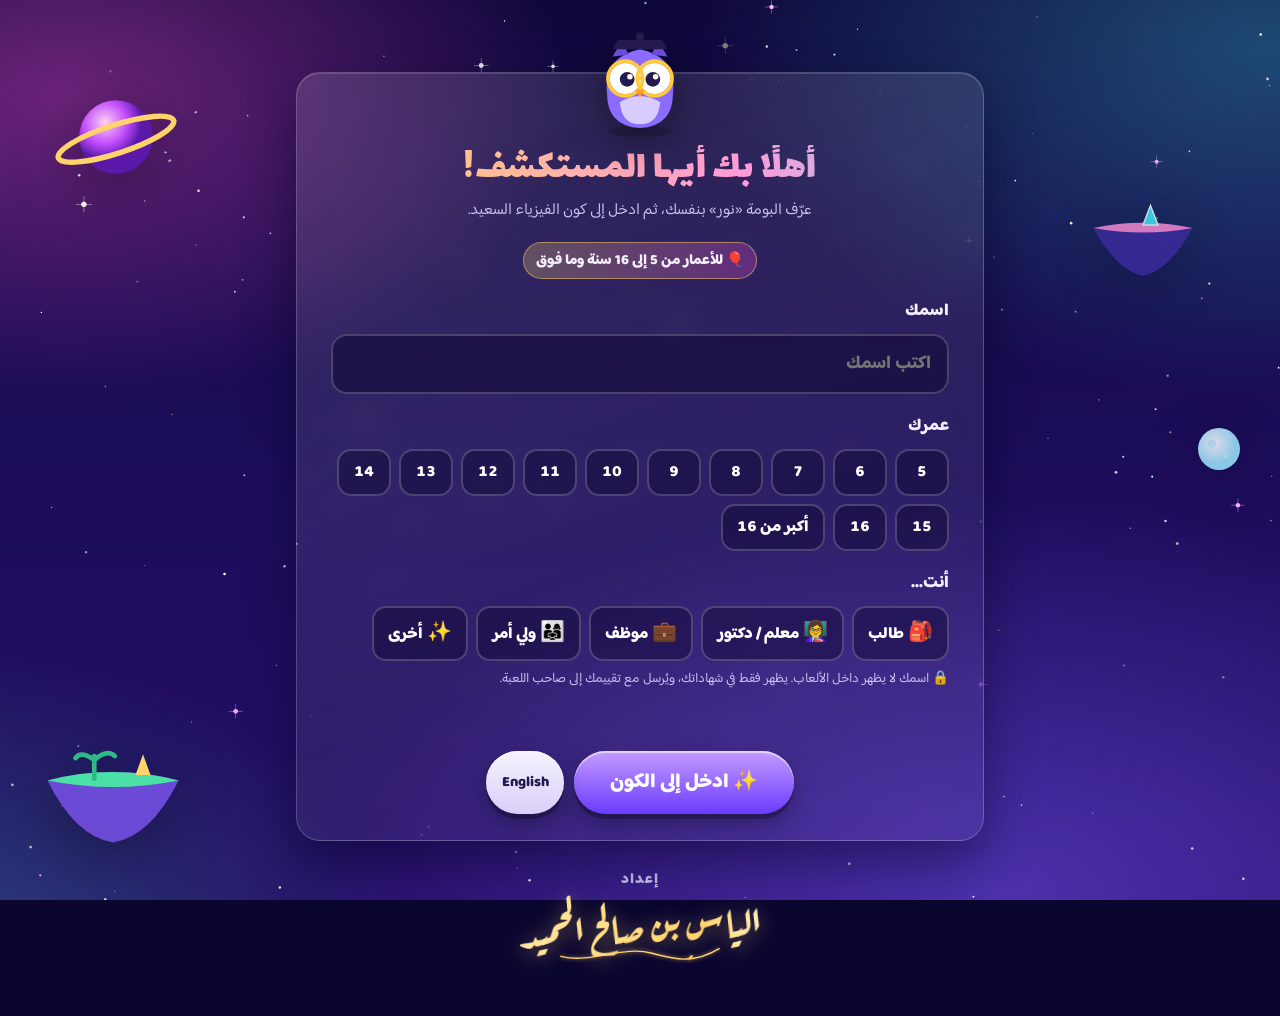
==== commit ece5fbf2: "Admin redesign with play stats, daily trend, delete, filters and Telegram alerts; game heroes board," ====
--- a/index.html
+++ b/index.html
@@ -9,7 +9,7 @@
   <link rel="icon" href="assets/favicon.svg" type="image/svg+xml">
   <link rel="preconnect" href="https://fonts.googleapis.com">
   <link rel="preconnect" href="https://fonts.gstatic.com" crossorigin>
-  <link href="https://fonts.googleapis.com/css2?family=Baloo+Bhaijaan+2:wght@400;600;700;800&family=Lalezar&display=swap" rel="stylesheet">
+  <link href="https://fonts.googleapis.com/css2?family=Baloo+Bhaijaan+2:wght@400;600;700;800&family=Lalezar&family=Aref+Ruqaa:wght@400;700&display=swap" rel="stylesheet">
   <link rel="stylesheet" href="css/style.css">
 </head>
 <body>
@@ -34,6 +34,9 @@
           <span id="g-sub"></span>
         </div>
         <div class="game-top-actions">
+          <button class="icon-btn teach-only" id="g-pause" aria-label="Pause">⏸</button>
+          <button class="icon-btn teach-only" id="g-speed" aria-label="Speed">1×</button>
+          <button class="icon-btn" id="g-teach" aria-label="Teacher mode" title="Teacher mode">👩‍🏫</button>
           <button class="icon-btn" id="g-help" aria-label="Help">?</button>
           <button class="icon-btn" id="g-restart" aria-label="Restart">↻</button>
         </div>
--- a/css/style.css
+++ b/css/style.css
@@ -193,6 +193,136 @@
 }
 .rate-cta h3 { margin: 0; font-size: 1.4rem; }
 .rate-cta p { margin: 2px 0 0; color: var(--text-soft); }
+/* ---------- challenges & rewards cards ---------- */
+.features { display: grid; grid-template-columns: repeat(3, minmax(0, 1fr)); gap: 16px; }
+.feature {
+  position: relative; display: grid; align-content: start; gap: 10px; padding: 18px; border-radius: 24px; overflow: hidden;
+  background: linear-gradient(160deg, rgba(123, 92, 255, .32), rgba(18, 8, 60, .72)); border: 1px solid rgba(255, 255, 255, .2);
+  box-shadow: 0 18px 40px rgba(0, 0, 0, .35), inset 0 1px 0 rgba(255, 255, 255, .18);
+}
+.feature::before { content: ''; position: absolute; inset: -40% -20% auto auto; width: 180px; height: 180px; border-radius: 50%; background: radial-gradient(var(--glow, #ff4fd8), transparent 70%); opacity: .35; pointer-events: none; }
+.feature.heroes { --glow: #ffd36b; }
+.feature.cert { --glow: #3ef0ff; }
+.feature .btn { justify-self: start; }
+.feature-head { display: flex; align-items: center; gap: 10px; }
+.feature-head h3 { margin: 0; font-family: var(--display); font-weight: 400; font-size: 1.45rem; }
+.feature-ic { width: 44px; height: 44px; border-radius: 14px; display: grid; place-items: center; font-size: 1.5rem; background: rgba(255, 255, 255, .14); box-shadow: inset 0 0 0 1px rgba(255, 255, 255, .2); }
+.streak { margin-inline-start: auto; padding: 3px 10px; border-radius: 999px; font-weight: 800; background: linear-gradient(135deg, #ff9a3c, #ff4f6d); box-shadow: 0 0 16px rgba(255, 110, 60, .6); }
+.feature-note { margin: 0; color: var(--text-soft); font-weight: 700; line-height: 1.55; }
+.feature-note b { color: #fff; }
+.feature-done { margin: 0; font-weight: 800; color: #9bffd5; }
+.daily-body { display: flex; align-items: center; gap: 12px; }
+.daily-body b { display: block; font-size: 1.1rem; }
+.daily-body small { color: var(--text-soft); font-weight: 700; }
+.daily-icon svg { width: 64px; height: 64px; border-radius: 16px; box-shadow: 0 8px 20px rgba(0, 0, 0, .35); display: block; }
+.feature.daily.done .daily-icon { filter: saturate(.6); }
+.cert-list { display: flex; flex-wrap: wrap; gap: 8px; }
+.cert-chip { width: 56px; height: 56px; padding: 0; border: 2px solid rgba(255, 211, 107, .7); border-radius: 16px; background: rgba(0, 0, 0, .25); cursor: pointer; overflow: hidden; transition: transform .15s; display: grid; place-items: center; font-size: 1.8rem; }
+.cert-chip:hover { transform: translateY(-3px) rotate(-3deg); }
+.cert-chip svg { width: 100%; height: 100%; display: block; }
+.cert-chip.grand { background: linear-gradient(135deg, #ffd36b, #ff4fd8); }
+.cert-locked { font-size: 2.4rem; opacity: .55; }
+@media (max-width: 900px) { .features { grid-template-columns: repeat(2, minmax(0, 1fr)); } .feature.cert { grid-column: 1 / -1; } }
+@media (max-width: 600px) { .features { grid-template-columns: 1fr; } }
+
+/* heroes board (inside the light modal) */
+.board-crown { text-align: center; font-size: 3rem; line-height: 1; filter: drop-shadow(0 6px 14px rgba(224, 165, 38, .6)); animation: pop .5s; }
+.board { display: grid; gap: 6px; margin-top: 6px; }
+.board-row { display: grid; grid-template-columns: 44px 36px minmax(0, 1fr) auto auto; gap: 8px; align-items: center; padding: 8px 12px; border-radius: 14px; background: #f6f2ff; font-weight: 700; }
+.board-row.top { background: linear-gradient(90deg, #fff3c4, #f6f2ff); }
+.board-row.you { outline: 3px solid #7b5cff; background: #ece6ff; }
+.board-row .rank { font-weight: 800; text-align: center; font-size: 1.15rem; }
+.board-row .avatar { font-size: 1.5rem; text-align: center; }
+.board-row .nick { overflow: hidden; text-overflow: ellipsis; white-space: nowrap; }
+.board-row .nick em { font-style: normal; color: #7b5cff; font-size: .85rem; }
+.board-row .crys { font-size: .85rem; color: var(--ink-soft); }
+.board-row .pts { color: #b8860b; white-space: nowrap; font-variant-numeric: tabular-nums; }
+.board-loading, .board-me { text-align: center; color: var(--ink-soft); font-weight: 700; padding: 14px; }
+.nick-preview { display: flex; align-items: center; justify-content: center; gap: 12px; margin: 6px 0 12px; padding: 12px; border-radius: 18px; background: linear-gradient(135deg, #fff3c4, #ece6ff); }
+.nick-preview .avatar { font-size: 2.6rem; }
+.nick-preview b { font-family: var(--display); font-weight: 400; font-size: 1.7rem; color: #4a1fb8; }
+.nick-grid { display: grid; grid-template-columns: repeat(8, 1fr); gap: 6px; }
+.nick-noun { aspect-ratio: 1; border: 2px solid #e2d8ff; border-radius: 14px; background: #f6f2ff; font-size: 1.5rem; cursor: pointer; transition: transform .12s; }
+.nick-noun:hover { transform: translateY(-2px); }
+.nick-noun.on { border-color: #7b5cff; background: #ece6ff; box-shadow: 0 0 0 3px rgba(123, 92, 255, .3); }
+.nick-adjs { display: flex; flex-wrap: wrap; gap: 6px; margin-top: 10px; justify-content: center; }
+.modal .chip { background: #f6f2ff; color: var(--ink); border-color: #e2d8ff; padding: 6px 12px; }
+.modal .chip.on { background: linear-gradient(135deg, #ffd36b, #ff8fd8); border-color: #fff; }
+@media (max-width: 480px) { .nick-grid { grid-template-columns: repeat(4, 1fr); } .board-row { grid-template-columns: 36px 30px minmax(0, 1fr) auto; } .board-row .crys { display: none; } }
+.cert-view { border-radius: 14px; overflow: hidden; box-shadow: 0 10px 30px rgba(0, 0, 0, .25); background: #f6f2ff; }
+.cert-view img { display: block; width: 100%; height: auto; -webkit-touch-callout: default; }
+.modal:has(.cert-view) { width: min(820px, 100%); }
+.daily-win { text-align: center; padding: 10px; border-radius: 16px; margin-bottom: 10px; font-weight: 800; color: #7a2b00; background: linear-gradient(135deg, #ffe0b0, #ffd0e0); }
+.daily-win b { font-size: 1.2rem; }
+
+/* ---------- author's signature ---------- */
+.credit { display: flex; flex-direction: column; align-items: center; gap: 0; margin: 6px auto 4px; }
+.credit-label { color: var(--text-soft); font-weight: 800; letter-spacing: .08em; font-size: .9rem; }
+.signature { position: relative; display: inline-block; padding: 0 18px 10px; }
+.sig-name {
+  font-family: 'Aref Ruqaa', 'Lalezar', serif; font-weight: 700; font-size: 1.9rem; line-height: 1.5; display: inline-block; transform: rotate(-3deg);
+  background: linear-gradient(100deg, #ffe7a3 0%, #ffd36b 35%, #fff6d8 50%, #ffb84d 65%, #ffd36b 100%); background-size: 220% 100%;
+  -webkit-background-clip: text; background-clip: text; color: transparent; filter: drop-shadow(0 2px 10px rgba(255, 211, 107, .45));
+  animation: sig-shine 6s linear infinite;
+}
+.sig-swash { position: absolute; inset-inline: 0; bottom: 0; width: 100%; height: 22px; overflow: visible; }
+.sig-swash path { fill: none; stroke: #ffd36b; stroke-width: 2.5; stroke-linecap: round; stroke-dasharray: 420; stroke-dashoffset: 420; animation: sig-draw 2.2s .3s ease-out forwards; filter: drop-shadow(0 0 4px rgba(255, 211, 107, .7)); }
+.sig-swash .dot { stroke-width: 4; stroke-dasharray: 10; stroke-dashoffset: 10; animation-delay: 2.2s; animation-duration: .3s; }
+.credit-en { color: var(--text-soft); font-size: .8rem; font-weight: 700; }
+.credit.big .sig-name { font-size: clamp(2rem, 5vw, 2.6rem); }
+@keyframes sig-draw { to { stroke-dashoffset: 0; } }
+@keyframes sig-shine { to { background-position: -220% 0; } }
+@media (prefers-reduced-motion: reduce) { .sig-name { animation: none; } .sig-swash path { animation: none; stroke-dashoffset: 0; } }
+.home-foot p { margin: 6px 0 0; }
+
+/* ---------- teacher mode ---------- */
+body:not(.teacher) .teach-only { display: none; }
+.icon-btn.on { background: linear-gradient(135deg, #ffd36b, #ff8fd8); color: #2a0b3f; border-color: #fff; }
+body.teacher #screen-game .sci-panel { width: 400px; flex-basis: 400px; font-size: 1.12rem; }
+body.teacher #screen-game .formula .expr { font-size: 1.6rem; }
+body.teacher #screen-game .formula .lbl { font-size: .95rem; }
+body.teacher #screen-game .vars { font-size: 1.12rem; }
+body.teacher #screen-game .vars td.sym { font-size: 1.25rem; }
+body.teacher #screen-game .sci-block h3 { font-size: 1.1rem; }
+body.teacher #screen-game .stage-card { font-size: 1.15rem; }
+@media (max-width: 900px) { body.teacher #screen-game .sci-panel { width: auto; flex: none; } }
+@media (max-width: 900px) and (orientation: landscape) and (max-height: 520px) { body.teacher #screen-game .sci-panel { width: 280px; flex: 0 0 280px; } }
+@media (max-width: 520px) { #screen-game .game-top-actions { gap: 4px; } #screen-game .game-top-actions .icon-btn { width: 38px; height: 38px; font-size: 1.05rem; } }
+
+/* anonymous player reviews on the home page */
+[hidden] { display: none !important; }
+#reviews-title { margin-top: 30px; }
+.reviews { padding: 18px clamp(14px, 3vw, 22px); }
+.reviews-empty { margin: 0; text-align: center; color: var(--text-soft); font-weight: 700; }
+.reviews-head { display: grid; grid-template-columns: auto minmax(0, 1fr); gap: 14px 26px; align-items: center; }
+.reviews-score { display: grid; justify-items: center; gap: 2px; padding: 6px 14px; }
+.reviews-score b { font-family: 'Lalezar', sans-serif; font-weight: 400; font-size: 3.4rem; line-height: 1; color: var(--gold); text-shadow: 0 0 22px rgba(255, 211, 107, .55); font-variant-numeric: tabular-nums; }
+.reviews-score small { color: var(--text-soft); font-weight: 700; }
+.rstars { display: inline-flex; gap: 2px; font-size: 1.15rem; letter-spacing: 0; }
+.rstars i { font-style: normal; color: rgba(255, 255, 255, .22); }
+.rstars i.on { color: var(--gold); text-shadow: 0 0 8px rgba(255, 211, 107, .7); }
+.rstars i.half { background: linear-gradient(90deg, var(--gold) 50%, rgba(255, 255, 255, .22) 50%); -webkit-background-clip: text; background-clip: text; color: transparent; }
+[dir="rtl"] .rstars i.half { background: linear-gradient(270deg, var(--gold) 50%, rgba(255, 255, 255, .22) 50%); -webkit-background-clip: text; background-clip: text; }
+.reviews-qs { display: grid; gap: 7px; }
+.rq { display: grid; grid-template-columns: minmax(0, 1.3fr) minmax(60px, 1fr) 30px; gap: 10px; align-items: center; font-size: .92rem; font-weight: 700; }
+.rq > span { overflow: hidden; text-overflow: ellipsis; white-space: nowrap; }
+.rq .bar { height: 9px; }
+.rq b { text-align: end; color: var(--gold); font-variant-numeric: tabular-nums; }
+.reviews-row { display: flex; gap: 12px; overflow-x: auto; padding: 16px 2px 6px; margin-top: 12px; border-top: 1px solid rgba(255, 255, 255, .14); scroll-snap-type: x mandatory; scrollbar-width: thin; }
+.review {
+  flex: 0 0 min(250px, 78vw); scroll-snap-align: start; display: grid; align-content: start; gap: 7px; padding: 13px 14px; border-radius: 18px;
+  background: linear-gradient(160deg, rgba(123, 92, 255, .28), rgba(255, 79, 216, .12)); border: 1px solid rgba(255, 255, 255, .18);
+}
+.review-top { display: flex; align-items: center; gap: 8px; font-weight: 800; font-size: .9rem; color: var(--text-soft); }
+.review .avatar { width: 32px; height: 32px; border-radius: 50%; display: grid; place-items: center; background: rgba(255, 255, 255, .14); font-size: 1.1rem; flex: none; }
+.review p { margin: 0; font-weight: 600; line-height: 1.55; overflow-wrap: anywhere; display: -webkit-box; -webkit-line-clamp: 4; -webkit-box-orient: vertical; overflow: hidden; }
+.review-fav { display: flex; align-items: center; gap: 6px; font-size: .82rem; color: var(--text-soft); font-weight: 700; }
+.review-fav svg { width: 26px; height: 26px; border-radius: 8px; flex: none; }
+@media (max-width: 620px) {
+  .reviews-head { grid-template-columns: 1fr; }
+  .rq { grid-template-columns: minmax(0, 1fr) 70px 28px; font-size: .85rem; }
+}
+
 .home-foot { text-align: center; color: var(--text-soft); margin-top: 26px; font-size: .9rem; }
 
 /* ---------- welcome & rating pages ---------- */
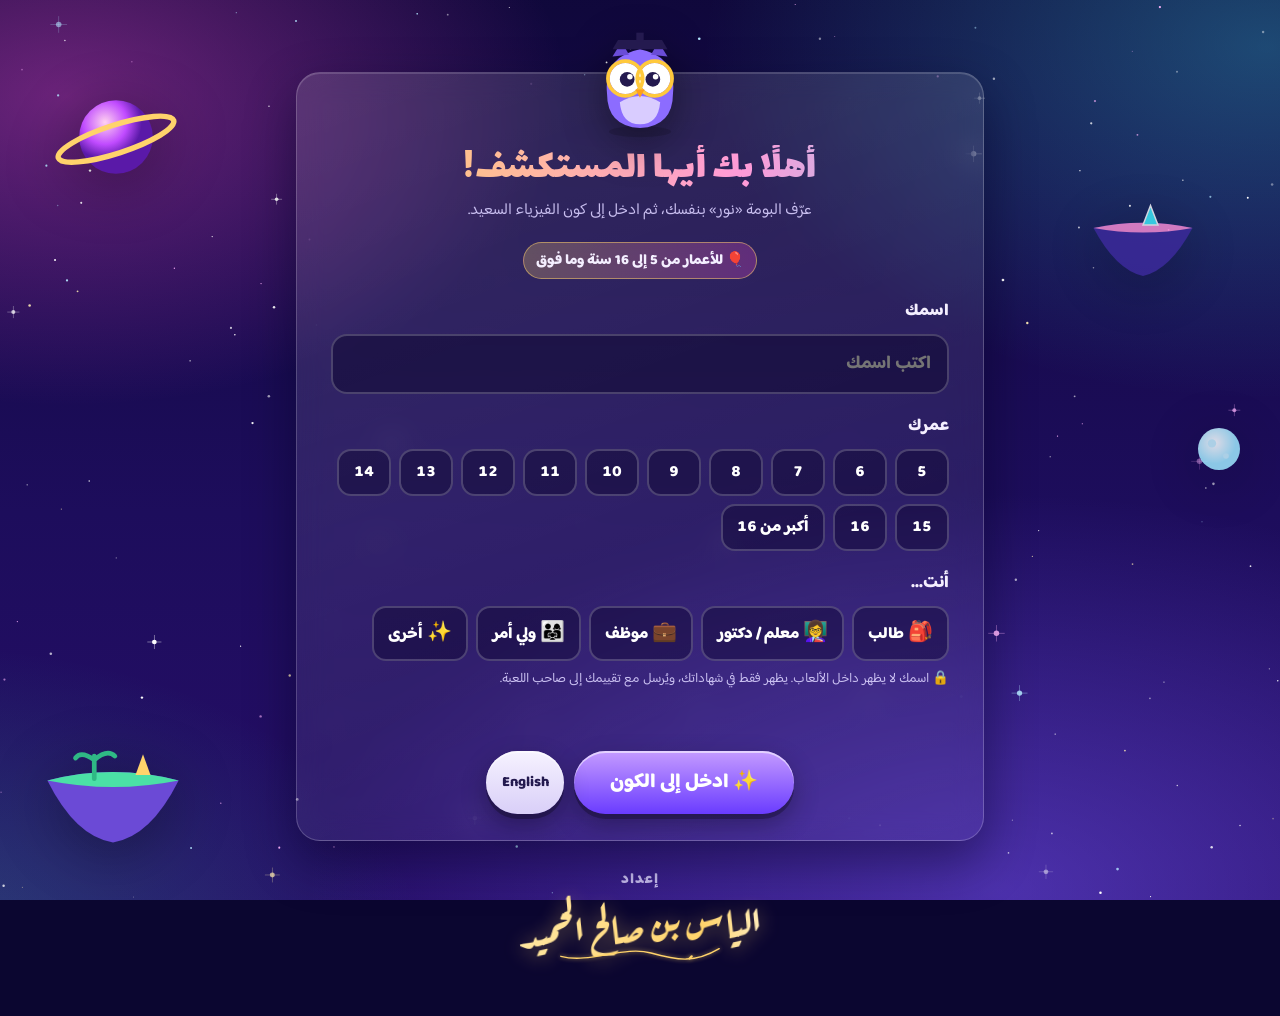
==== commit 9f4f1cc9: "Boss fight for every world, music per world, juice effects (shake, confetti, flash, slow motion, vib" ====
--- a/index.html
+++ b/index.html
@@ -37,6 +37,7 @@
           <button class="icon-btn teach-only" id="g-pause" aria-label="Pause">⏸</button>
           <button class="icon-btn teach-only" id="g-speed" aria-label="Speed">1×</button>
           <button class="icon-btn" id="g-teach" aria-label="Teacher mode" title="Teacher mode">👩‍🏫</button>
+          <button class="icon-btn" id="g-music" aria-label="Music">🎵</button>
           <button class="icon-btn" id="g-help" aria-label="Help">?</button>
           <button class="icon-btn" id="g-restart" aria-label="Restart">↻</button>
         </div>
--- a/css/style.css
+++ b/css/style.css
@@ -222,7 +222,8 @@
 .cert-chip svg { width: 100%; height: 100%; display: block; }
 .cert-chip.grand { background: linear-gradient(135deg, #ffd36b, #ff4fd8); }
 .cert-locked { font-size: 2.4rem; opacity: .55; }
-@media (max-width: 900px) { .features { grid-template-columns: repeat(2, minmax(0, 1fr)); } .feature.cert { grid-column: 1 / -1; } }
+.features.two { grid-template-columns: repeat(2, minmax(0, 1fr)); }
+@media (max-width: 900px) { .features { grid-template-columns: repeat(2, minmax(0, 1fr)); } .features:not(.two) .feature.cert { grid-column: 1 / -1; } }
 @media (max-width: 600px) { .features { grid-template-columns: 1fr; } }
 
 /* heroes board (inside the light modal) */
@@ -288,6 +289,110 @@
 @media (max-width: 900px) { body.teacher #screen-game .sci-panel { width: auto; flex: none; } }
 @media (max-width: 900px) and (orientation: landscape) and (max-height: 520px) { body.teacher #screen-game .sci-panel { width: 280px; flex: 0 0 280px; } }
 @media (max-width: 520px) { #screen-game .game-top-actions { gap: 4px; } #screen-game .game-top-actions .icon-btn { width: 38px; height: 38px; font-size: 1.05rem; } }
+
+/* ---------- boss fights ---------- */
+.monster { display: block; overflow: visible; }
+.monster .m-body { transform-origin: 60px 70px; animation: m-breathe 2.4s ease-in-out infinite; }
+.monster .m-glitch { animation: m-glitch 1.6s steps(2) infinite; }
+.monster .m-pupil { animation: m-look 4s ease-in-out infinite; }
+.monster.defeated { filter: grayscale(.4) brightness(1.15); transform: rotate(-8deg); }
+.monster.defeated .m-pupil { display: none; }
+.monster.defeated .m-eye circle:first-child { fill: #fff; }
+.monster.defeated .m-mouth { transform: scaleY(-1); transform-origin: 60px 88px; }
+.monster.defeated .m-glitch { display: none; }
+@keyframes m-breathe { 50% { transform: scale(1.04, .97); } }
+@keyframes m-glitch { 0% { transform: translate(0, 0); } 50% { transform: translate(-3px, 2px); opacity: .4; } }
+@keyframes m-look { 0%, 100% { transform: translateX(0); } 30% { transform: translateX(2px); } 60% { transform: translateX(-2px); } }
+
+.boss-hud {
+  position: absolute; top: 8px; inset-inline-end: 8px; z-index: 4; display: grid; grid-template-columns: auto auto; grid-template-rows: auto auto; align-items: center; column-gap: 6px;
+  padding: 4px 10px 4px 6px; border-radius: 16px; background: rgba(10, 4, 40, .6); border: 2px solid var(--boss); backdrop-filter: blur(6px);
+  box-shadow: 0 0 20px color-mix(in srgb, var(--boss) 50%, transparent); animation: boss-in .6s cubic-bezier(.2, 1.5, .4, 1); pointer-events: none;
+}
+[dir="rtl"] .boss-hud { inset-inline-end: auto; inset-inline-start: 50%; transform: translateX(50%); }
+[dir="ltr"] .boss-hud { inset-inline-end: auto; left: 50%; transform: translateX(-50%); }
+.boss-hud .monster { grid-row: 1 / 3; width: 50px; height: 49px; animation: boss-float 2.2s ease-in-out infinite; }
+.boss-hud.hit .monster { animation: boss-hit .6s; }
+.boss-hud.hit { animation: hud-flash .6s; }
+.boss-name { font-weight: 800; font-size: .8rem; color: #fff; line-height: 1.2; white-space: nowrap; }
+.boss-hp { display: flex; gap: 4px; }
+.boss-hp i { width: 18px; height: 16px; background: rgba(255, 255, 255, .2); clip-path: path('M9 15 L1.5 7.5 A4 4 0 0 1 9 3 A4 4 0 0 1 16.5 7.5Z'); transition: background .3s, transform .3s; }
+.boss-hp i.on { background: #ff4f6d; }
+.boss-bubble {
+  position: absolute; top: 100%; left: 50%; translate: -50% 0; margin-top: 8px; width: 200px; padding: 8px 10px; border-radius: 14px; background: #fff; color: #2a0b3f;
+  font-weight: 800; font-size: .82rem; line-height: 1.4; text-align: center; box-shadow: 0 8px 20px rgba(0, 0, 0, .35);
+  opacity: 0; transform: translateY(-6px) scale(.9); transition: opacity .25s, transform .25s;
+}
+.boss-bubble.show { opacity: 1; transform: none; }
+@keyframes boss-in { from { transform: scale(.3) rotate(-20deg); opacity: 0; } }
+@keyframes boss-float { 50% { transform: translateY(-5px); } }
+@keyframes boss-hit { 0% { transform: translateX(0); filter: brightness(3) saturate(0); } 20% { transform: translateX(-10px) rotate(-8deg); } 40% { transform: translateX(9px) rotate(6deg); } 60% { transform: translateX(-6px); filter: none; } 100% { transform: none; } }
+@keyframes hud-flash { 20% { background: rgba(255, 79, 109, .7); } }
+@media (max-width: 600px) { .boss-hud .monster { width: 38px; height: 37px; } .boss-name { font-size: .7rem; } .boss-hp i { width: 13px; height: 12px; } .boss-bubble { width: 160px; font-size: .74rem; } }
+
+.boss-intro { text-align: center; }
+.boss-intro .monster.big { width: 150px; height: 146px; margin: -6px auto 0; filter: drop-shadow(0 10px 20px color-mix(in srgb, var(--boss) 60%, transparent)); animation: boss-float 2.2s ease-in-out infinite; }
+.boss-intro h2 { color: var(--boss-dark) !important; }
+.boss-quote { font-weight: 800; font-size: 1.15rem; color: #2a0b3f; margin: 0 0 10px; }
+.boss-intro .learn-card p { margin: 4px 0; }
+.level-chip.boss-chip { border-color: #ff4f6d; background: linear-gradient(135deg, #ffe3e8, #f6e7ff); }
+.level-chip.boss-chip .num { font-size: 1.3rem; }
+.level-chip.boss-chip.beaten { border-color: #e0a526; background: linear-gradient(135deg, #fff3c4, #ffe3e8); }
+.tile-boss { position: absolute; bottom: 8px; inset-inline-start: 8px; font-size: 1.2rem; filter: drop-shadow(0 0 6px #ff4f6d); }
+
+.boss-row { display: grid; grid-template-columns: repeat(6, 1fr); gap: 6px; }
+.boss-mini { position: relative; aspect-ratio: 1; padding: 4px; border-radius: 14px; border: 2px solid rgba(255, 255, 255, .2); background: rgba(0, 0, 0, .25); cursor: pointer; transition: transform .15s; }
+.boss-mini:hover { transform: translateY(-3px) scale(1.05); }
+.boss-mini .monster { width: 100%; height: 100%; }
+.boss-mini.beaten { border-color: #ffd36b; }
+.boss-mini.beaten .monster { filter: grayscale(.5) opacity(.75); }
+.boss-mini b { position: absolute; bottom: -4px; inset-inline-end: -4px; font-size: .95rem; }
+
+/* ---------- scientist cards ---------- */
+.sci-card { --w: 150px; width: var(--w); flex: none; perspective: 600px; }
+.sci-card .sc-frame {
+  position: relative; display: grid; justify-items: center; gap: 4px; padding: 8px 8px 10px; border-radius: 16px; text-align: center; color: #2a1640;
+  background: linear-gradient(160deg, #ffffff, #efe7ff); border: 3px solid #8c6bff; box-shadow: 0 10px 24px rgba(0, 0, 0, .25);
+  transition: transform .25s;
+}
+.sci-card:not(.locked) { cursor: pointer; }
+.sci-card:not(.locked):hover .sc-frame { transform: rotateY(-8deg) translateY(-4px); }
+.sci-card .sc-art { width: 100%; border-radius: 10px; overflow: hidden; border: 2px solid rgba(0, 0, 0, .08); }
+.sci-card .portrait { display: block; width: 100%; height: auto; }
+.sci-card .sc-name { font-weight: 800; font-size: .95rem; line-height: 1.25; }
+.sci-card .sc-title { font-size: .72rem; font-weight: 700; color: #6a5a8a; line-height: 1.3; }
+.sci-card .sc-years { font-size: .78rem; font-weight: 700; color: #6a5a8a; }
+.sci-card .sc-fact { margin: 6px 0 0; font-size: .92rem; line-height: 1.6; font-weight: 600; text-align: start; }
+.sci-card .sc-rare { position: absolute; top: -10px; inset-inline-end: -8px; z-index: 1; padding: 2px 9px; border-radius: 99px; font-size: .72rem; font-weight: 800; background: linear-gradient(135deg, #ffe7a3, #e0a526); color: #4a2a00; box-shadow: 0 4px 10px rgba(224, 165, 38, .5); }
+.sci-card.gold .sc-frame {
+  border-color: #e0a526; background: linear-gradient(160deg, #fffaf0, #ffe9b0);
+  box-shadow: 0 10px 24px rgba(0, 0, 0, .25), 0 0 24px rgba(255, 211, 107, .6);
+}
+.sci-card.gold .sc-frame::after {
+  content: ''; position: absolute; inset: 0; border-radius: inherit; pointer-events: none;
+  background: linear-gradient(115deg, transparent 30%, rgba(255, 255, 255, .7) 45%, transparent 60%); background-size: 250% 100%; animation: holo 3.5s linear infinite;
+}
+@keyframes holo { from { background-position: 150% 0; } to { background-position: -150% 0; } }
+.sci-card.locked .sc-frame { background: linear-gradient(160deg, #3a2a6a, #22164a); border-color: rgba(255, 255, 255, .25); color: #cfc4ff; min-height: 200px; align-content: center; }
+.sci-card .sc-lock { font-size: 2.6rem; opacity: .7; }
+.sci-card .sc-hint { font-size: .72rem; opacity: .8; }
+.sci-card.big { --w: min(320px, 100%); margin: 0 auto; }
+.sci-card.big .sc-name { font-size: 1.3rem; }
+.sci-card.big .sc-title { font-size: .9rem; }
+.album { display: flex; flex-wrap: wrap; gap: 14px; justify-content: center; padding: 8px 0 4px; }
+.modal.wide { width: min(860px, 100%); }
+.card-view { padding-top: 10px; }
+.card-reveal { display: grid; justify-items: center; gap: 6px; margin-top: 10px; }
+.card-reveal p { margin: 0; }
+.card-reveal .sci-card { animation: card-pop .7s cubic-bezier(.2, 1.4, .4, 1); }
+.card-btn { padding: 0; border: 0; background: none; cursor: pointer; }
+.boss-tease { font-weight: 700; color: #7a2b3a; }
+@keyframes card-pop { from { transform: rotateY(90deg) scale(.6); opacity: 0; } }
+.mini-cards { display: flex; gap: 6px; }
+.mini-card { width: 34px; height: 46px; border-radius: 8px; display: grid; place-items: center; font-size: 1.1rem; background: rgba(0, 0, 0, .3); border: 2px solid rgba(255, 255, 255, .2); }
+.mini-card.normal { background: linear-gradient(160deg, #fff, #e8dcff); border-color: #8c6bff; }
+.mini-card.gold { background: linear-gradient(160deg, #fffaf0, #ffd36b); border-color: #e0a526; box-shadow: 0 0 10px rgba(255, 211, 107, .7); }
+@media (max-width: 520px) { .sci-card { --w: 132px; } .album { gap: 10px; } }
 
 /* anonymous player reviews on the home page */
 [hidden] { display: none !important; }
